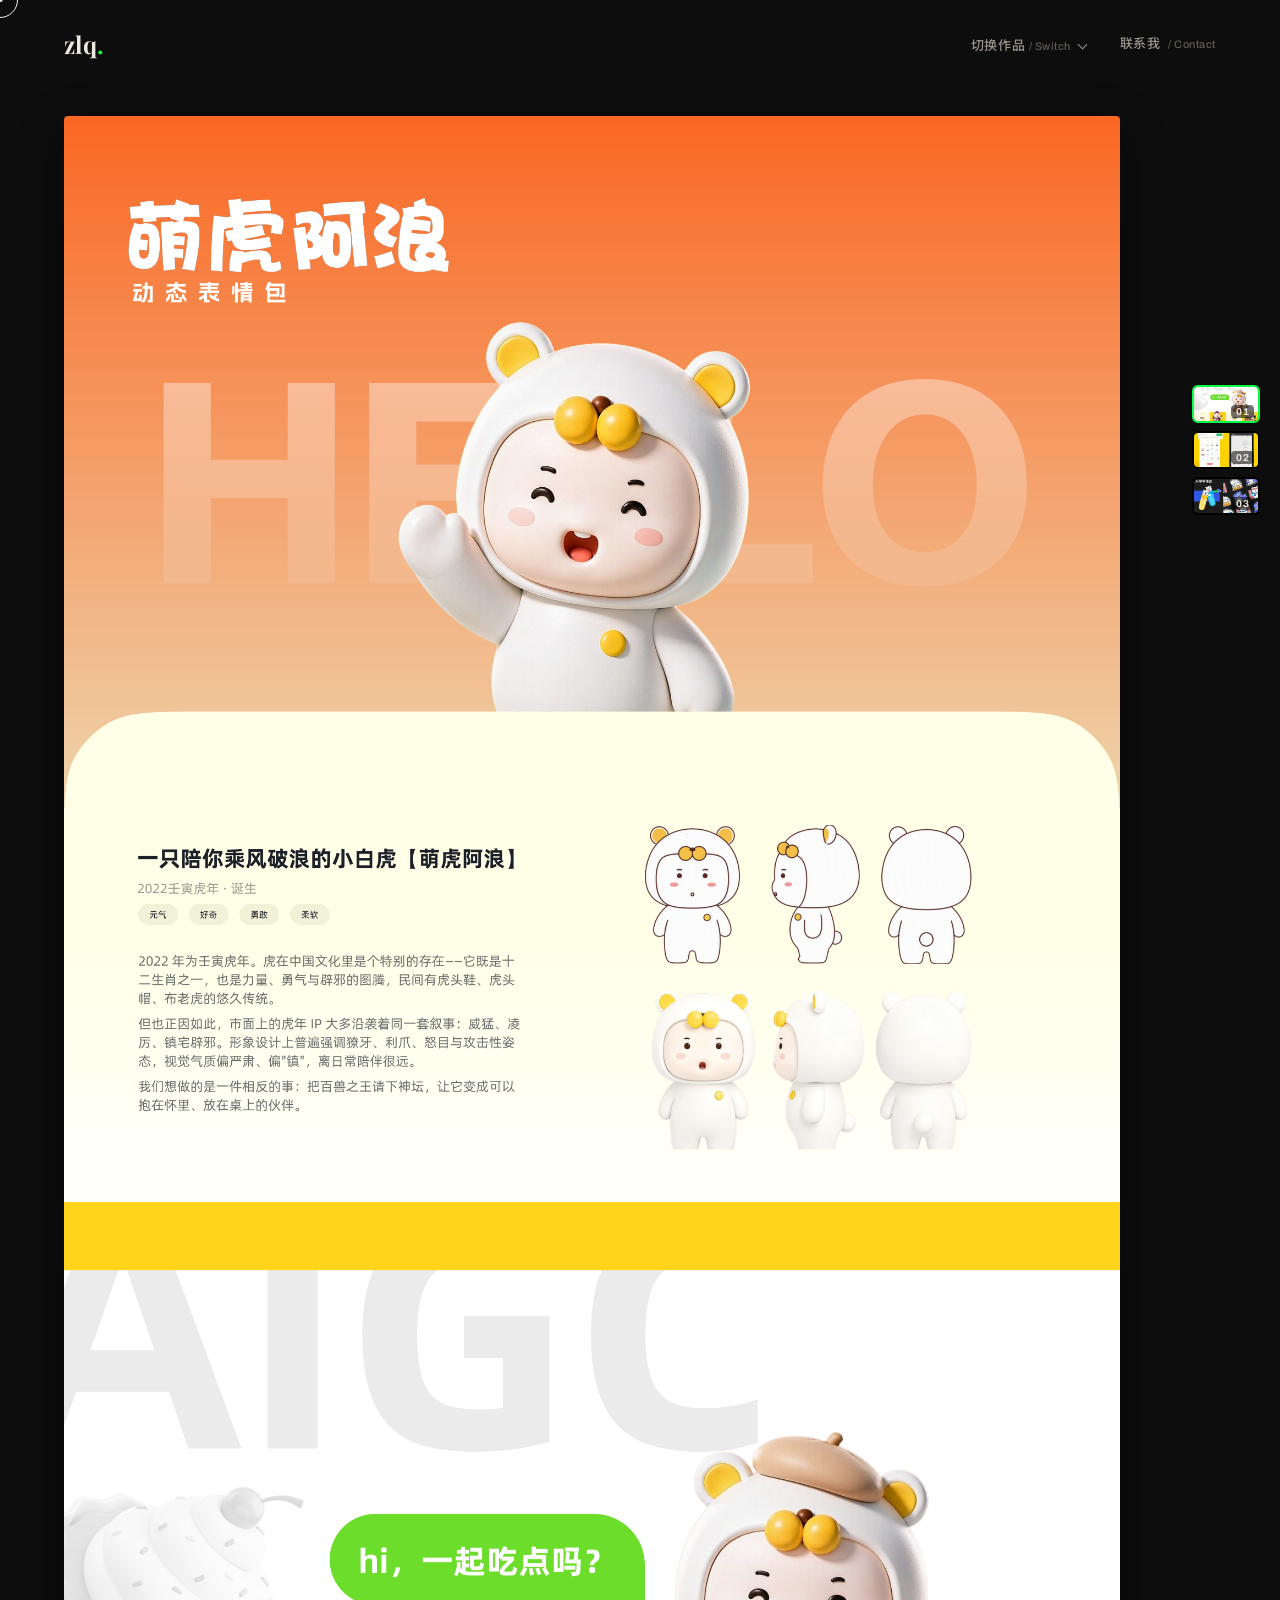
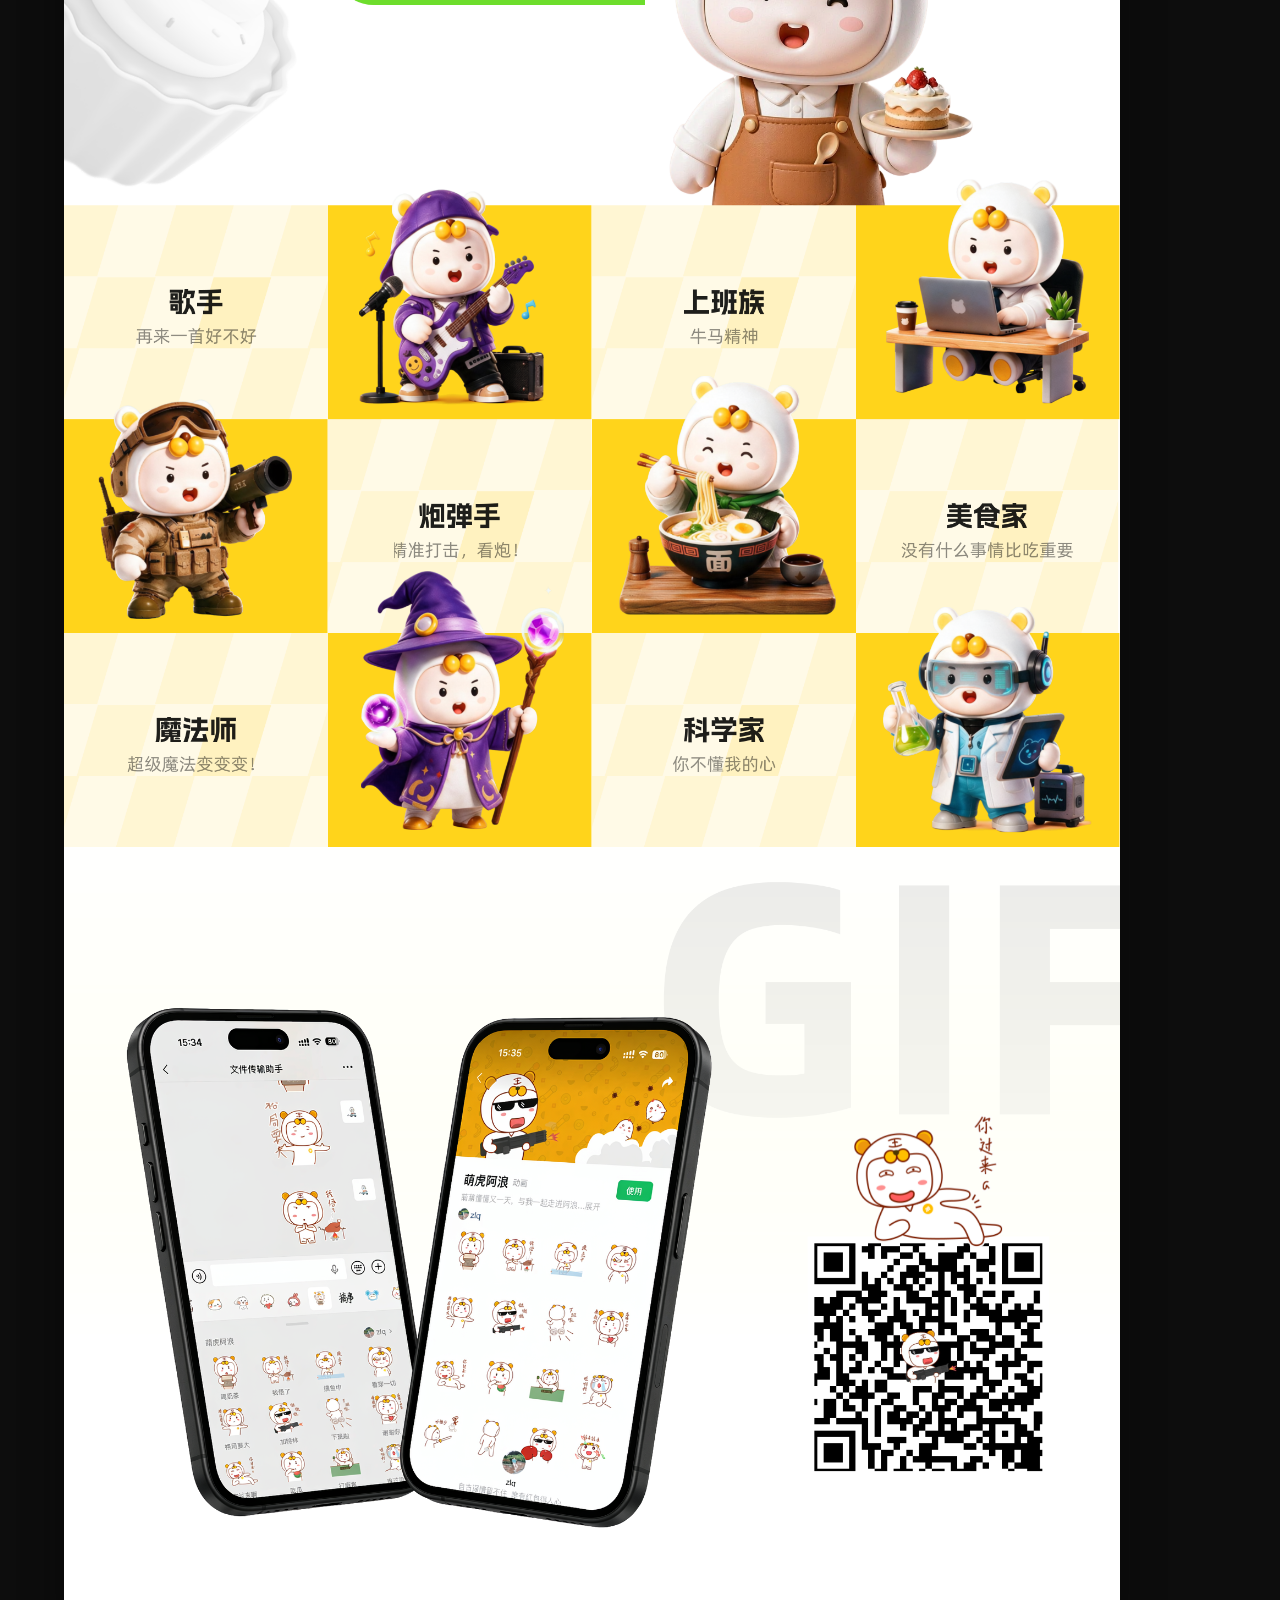
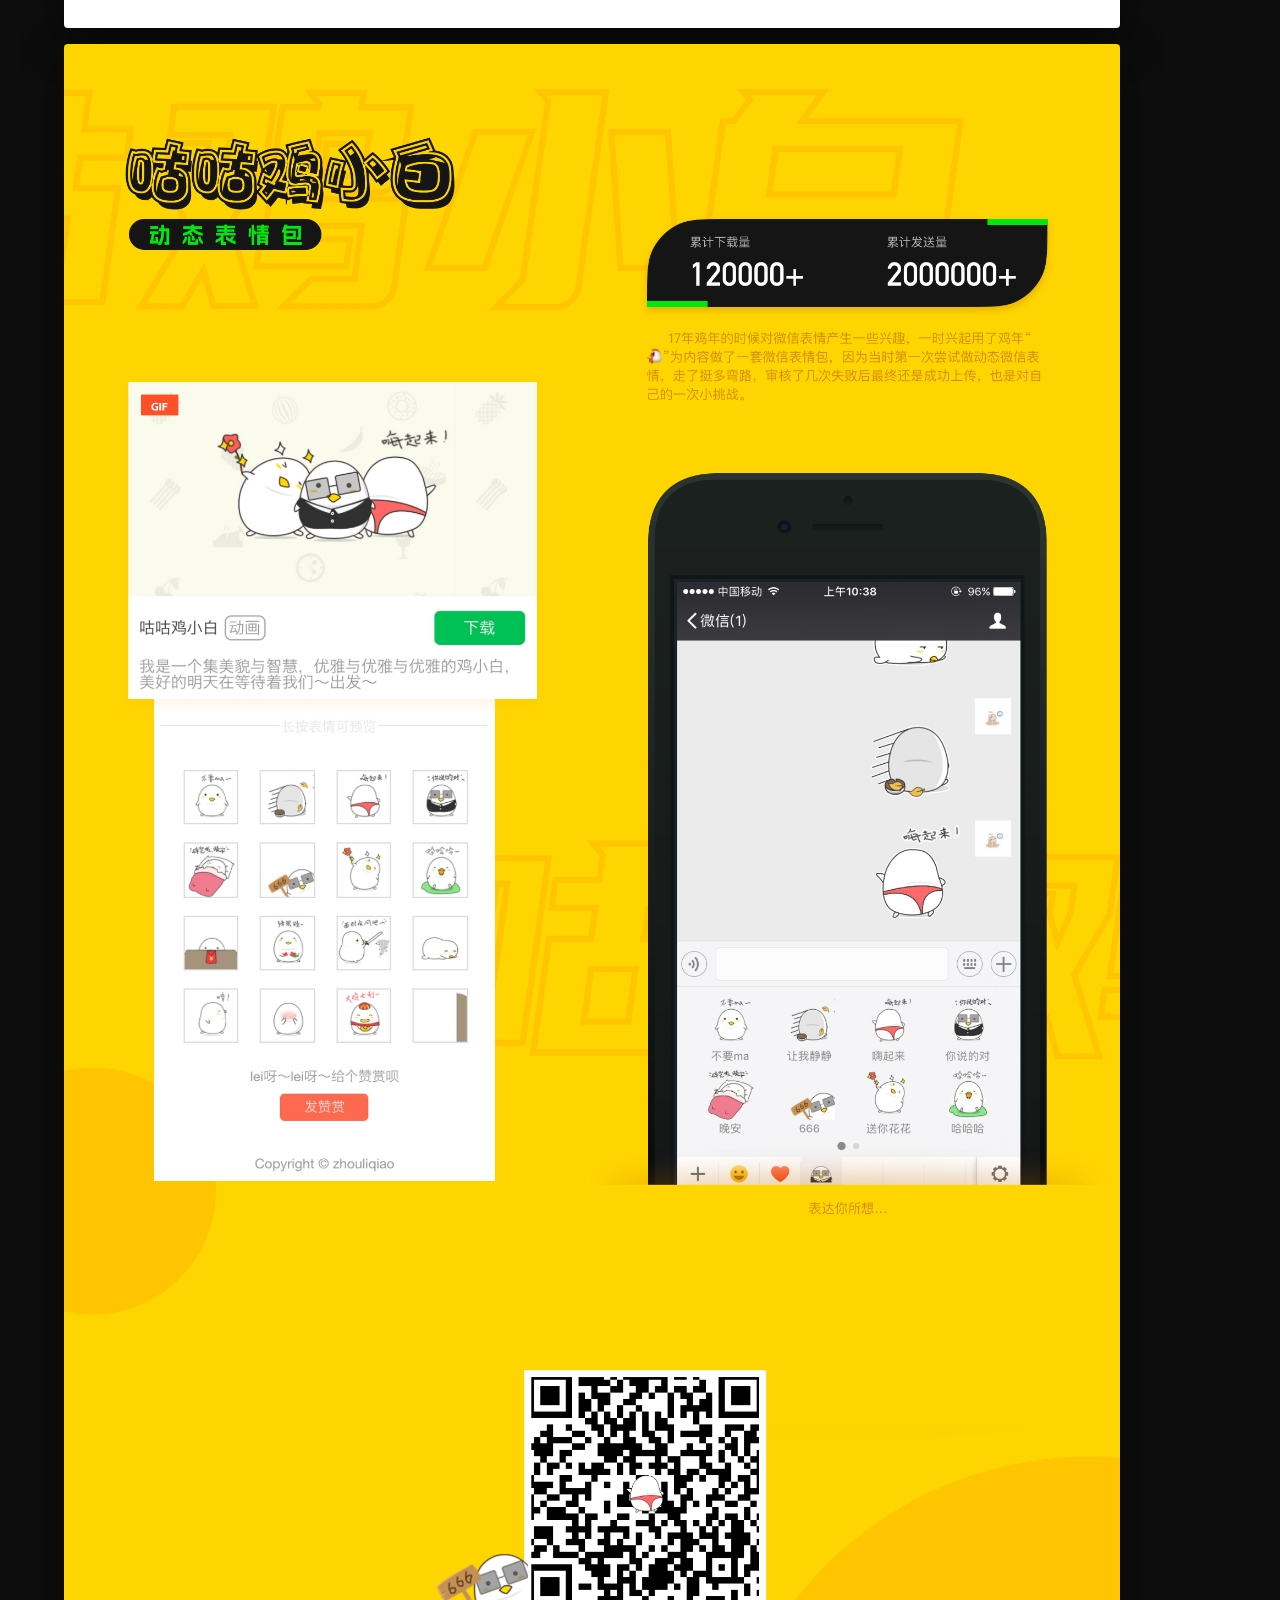
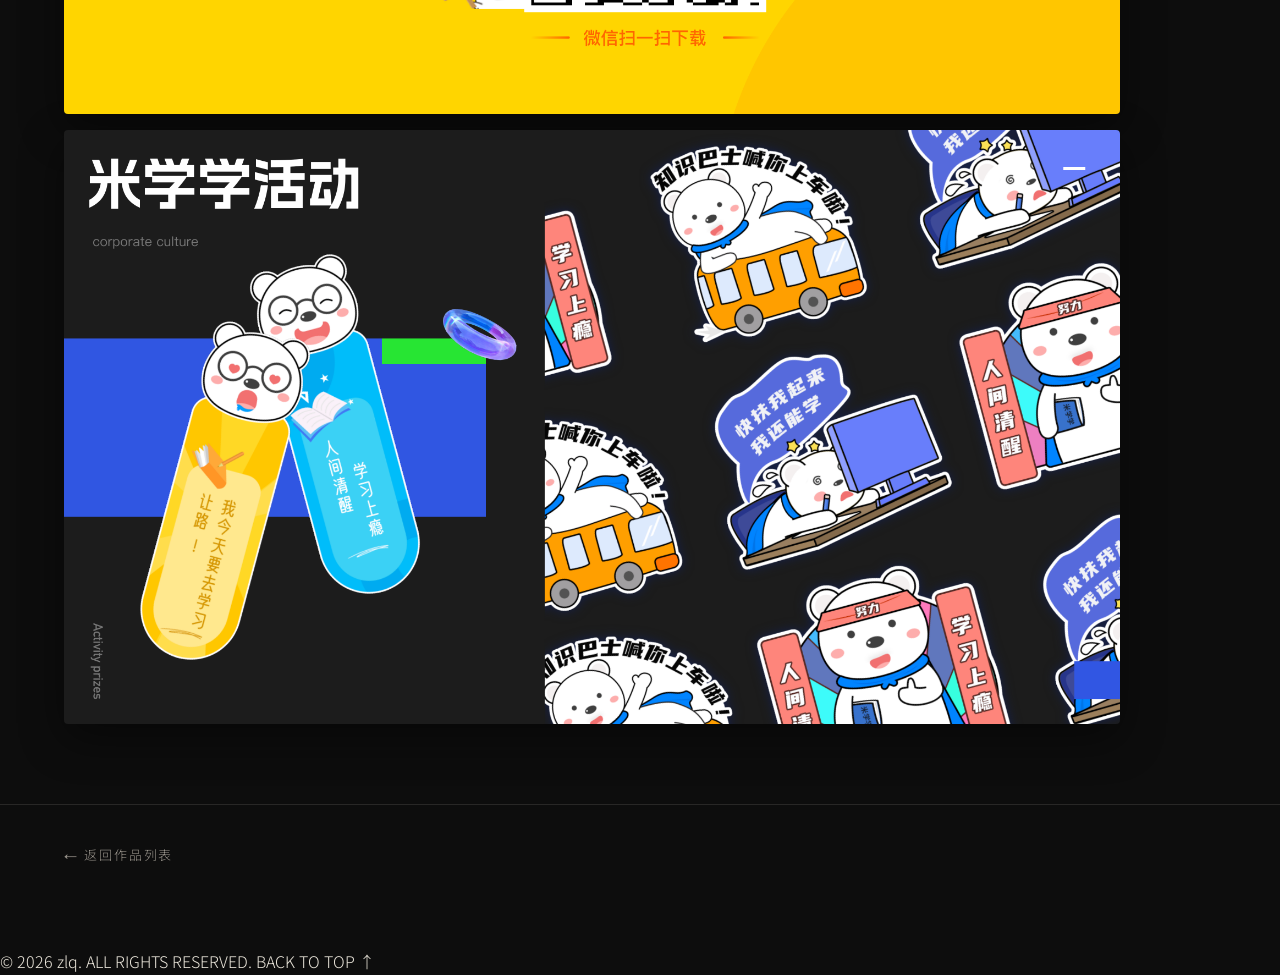
==== portfolio/project-07.html @ 4fa226e4 "个人作品集网站初版" ====
<!DOCTYPE html>
<html lang="zh-CN">
<head>
  <meta charset="UTF-8" />
  <meta name="viewport" content="width=device-width, initial-scale=1.0" />
  <title>动效、AIGC、插画等 — zlq 作品集</title>
  <link rel="preconnect" href="https://fonts.googleapis.com" />
  <link rel="preconnect" href="https://fonts.gstatic.com" crossorigin />
  <link href="https://fonts.googleapis.com/css2?family=Playfair+Display:ital,wght@0,500;0,700;1,500;1,600&family=Archivo:wght@500;600;700;800;900&family=Noto+Serif+SC:wght@600;700;900&family=Noto+Sans+SC:wght@300;400;500&display=swap" rel="stylesheet" />
  <link rel="stylesheet" href="../assets/css/style.css" />
  <style>
    .p-pdf { max-width: 1600px; margin: 0 auto; padding: 116px var(--pad) 40px; }
    .p-pdf__page {
      width: 100%; height: auto; display: block;
      margin: 0 0 16px; background: #fff; border-radius: 4px;
      box-shadow: 0 14px 44px rgba(0,0,0,.45);
    }
    .p-pdf__page:last-child { margin-bottom: 0; }
    .p-back {
      max-width: 1600px; margin: 0 auto; padding: 36px var(--pad) 80px;
      border-top: 1px solid var(--line); margin-top: 40px;
      font-family: var(--sans); letter-spacing: .12em;
    }
    .p-back a { color: var(--muted); font-size: 13px; transition: color .3s; }
    .p-back a:hover { color: var(--ivory); }
        /* ===== 详情页导航：切换作品 + 联系我（文字样式对齐首页 nav__link） ===== */
    .nav__detail { display:flex; align-items:center; gap:34px; }
    .nav__switch { position:relative; }
    .nav__switch-btn, .nav__contact {
      font-family: var(--sans); font-size: 13px; font-weight: 500; color: var(--muted);
      letter-spacing: .04em; position: relative; padding: 4px 0;
      transition: color .3s; background: none; border: 0; cursor: pointer; text-decoration: none;
      display: inline-flex; align-items: center; gap: 8px;
    }
    .nav__switch-btn i, .nav__contact i { font-style: normal; color: var(--muted-2); font-size: 11px; }
    .nav__switch-btn::after, .nav__contact::after {
      content: ""; position: absolute; left: 0; bottom: 0; height: 1px; width: 0;
      background: var(--accent); transition: width .3s var(--ease);
    }
    .nav__switch-btn:hover, .nav__contact:hover,
    .nav__switch.is-open .nav__switch-btn { color: var(--ivory); }
    .nav__switch-btn:hover::after, .nav__contact:hover::after,
    .nav__switch.is-open .nav__switch-btn::after { width: 100%; }
    .nav__caret { width: 7px; height: 7px; border-right: 1.5px solid var(--muted); border-bottom: 1.5px solid var(--muted);
      transform: rotate(45deg); transition: transform .3s var(--ease); }
    .nav__switch.is-open .nav__caret { transform: rotate(-135deg); }
    /* 下拉浮层：复用第三屏作品集卡片视觉 */
    .nav__dropdown { position:absolute; top:calc(100% + 18px); right:0; width:auto; max-width:94vw; max-height:calc(100vh - 150px); overflow-y:auto;
      background:#111; border:1px solid var(--line); border-radius:18px; padding:14px;
      display:grid; grid-template-columns:repeat(4, 200px); gap:12px;
      opacity:0; visibility:hidden; transform:translateY(10px); z-index:60;
      transition:opacity .3s var(--ease), transform .3s var(--ease), visibility .3s;
      box-shadow:0 26px 64px rgba(0,0,0,.6); }
    .nav__switch:hover .nav__dropdown,
    .nav__switch.is-open .nav__dropdown { opacity:1; visibility:visible; transform:translateY(0); }
    .sw-card { display:block; border-radius:16px; overflow:hidden; position:relative;
      background:var(--surface); border:1px solid var(--line);
      box-shadow:0 18px 40px -24px rgba(0,0,0,.9); transition:border-color .3s, transform .3s; }
    .sw-card:hover { border-color:rgba(236,231,220,.4); transform:translateY(-3px); }
    .sw-card.is-current { border-color:var(--accent); box-shadow:0 0 0 1px var(--accent), 0 18px 40px -24px rgba(0,0,0,.9); }
    .sw-card__media { position:relative; width:200px; height:200px; background-size:cover; background-position:center; }
    .sw-card__media::before { content:""; position:absolute; inset:0; z-index:1;
      background:linear-gradient(180deg, transparent 42%, rgba(0,0,0,.74)); }
    .sw-card__media--01 { background-image:url("../assets/img/sw-1.jpg"); }
    .sw-card__media--02 { background-image:url("../assets/img/sw-2.jpg"); }
    .sw-card__media--03 { background-image:url("../assets/img/sw-3.jpg"); }
    .sw-card__media--04 { background-image:url("../assets/img/sw-4.jpg"); }
    .sw-card__media--05 { background-image:url("../assets/img/sw-5.jpg"); }
    .sw-card__media--06 { background-image:url("../assets/img/sw-6.jpg"); }
    .sw-card__media--07 { background-image:url("../assets/img/sw-7.jpg"); }
    .sw-card__tag { position:absolute; z-index:2; top:12px; left:14px;
      font-family:var(--sans); font-weight:800; font-size:13px; color:var(--ivory-2); letter-spacing:.12em; }
    .sw-card__label { position:absolute; z-index:2; left:14px; right:14px; bottom:12px;
      font-family:var(--sans); font-weight:800; font-size:13px; line-height:1.3;
      text-transform:uppercase; letter-spacing:.03em; color:var(--ivory); }
    .sw-card__label i { display:block; font-style:normal; font-weight:400; font-size:10px;
      color:var(--muted); letter-spacing:.06em; margin-top:3px; }
    @media (max-width:640px){
      .nav__detail { gap:20px; }
      .nav__dropdown { width:min(440px,94vw); grid-template-columns:repeat(2, 1fr); }
    .sw-card__media { width:100%; height:auto; aspect-ratio:1/1; }
    }
  
    /* ===== 详情页右侧缩略图导航 ===== */
    .p-rail { position: fixed; top: 50%; right: 16px; transform: translateY(-50%);
      display: flex; flex-direction: column; gap: 8px; z-index: 70;
      max-height: 80vh; overflow-y: auto; padding: 4px;
      scrollbar-width: thin; scrollbar-color: var(--line) transparent; }
    .p-rail::-webkit-scrollbar { width: 5px; }
    .p-rail::-webkit-scrollbar-thumb { background: var(--line); border-radius: 5px; }
    .p-rail__btn { position: relative; width: 68px; height: 38px; padding: 0;
      border: 2px solid transparent; border-radius: 6px; overflow: hidden; background: #000;
      cursor: pointer; opacity: .42; display: block;
      transition: opacity .3s var(--ease), border-color .3s var(--ease), transform .3s var(--ease); }
    .p-rail__btn img { width: 100%; height: 100%; object-fit: cover; display: block; }
    .p-rail__btn span { position: absolute; right: 4px; bottom: 3px;
      font-family: var(--sans); font-size: 10px; font-weight: 700; color: var(--ivory);
      background: rgba(0,0,0,.55); padding: 1px 5px; border-radius: 4px; letter-spacing: .04em; }
    .p-rail__btn:hover { opacity: .92; transform: translateX(-3px); }
    .p-rail__btn.is-active { opacity: 1; border-color: var(--accent); }
    @media (min-width: 1101px){
      .p-pdf, .p-back { padding-right: calc(var(--pad) + 96px); }
    }
    @media (max-width: 1100px){ .p-rail { display: none; } }
  </style>
</head>
<body>
  <!-- 右侧页面缩略图导航 -->
  <nav class="p-rail" id="pRail" aria-label="页面缩略图">
            <button class="p-rail__btn" type="button" data-target="page-01" aria-label="第 1 页"><img src="../assets/pdf/thumbs-07/page-01.jpg" alt="第 1 页缩略图"><span>01</span></button>
            <button class="p-rail__btn" type="button" data-target="page-02" aria-label="第 2 页"><img src="../assets/pdf/thumbs-07/page-02.jpg" alt="第 2 页缩略图"><span>02</span></button>
            <button class="p-rail__btn" type="button" data-target="page-03" aria-label="第 3 页"><img src="../assets/pdf/thumbs-07/page-03.jpg" alt="第 3 页缩略图"><span>03</span></button>
  </nav>

  <div class="cursor" id="cursor"></div>
  <div class="cursor-dot" id="cursorDot"></div>
  <div class="scroll-progress" id="scrollProgress"></div>
      <header class="nav is-scrolled" id="nav">
    <a href="../index.html" class="nav__logo" data-cursor="hover">zlq<span class="dot">.</span></a>
    <nav class="nav__detail">
      <div class="nav__switch" id="navSwitch">
        <button class="nav__switch-btn" type="button" data-cursor="hover" aria-expanded="false" aria-haspopup="true">
          <span>切换作品 <i>/ Switch</i></span>
          <span class="nav__caret" aria-hidden="true"></span>
        </button>
        <div class="nav__dropdown" id="workDropdown">
          <a class="sw-card" href="project-01.html" data-cursor="hover">
            <div class="sw-card__media sw-card__media--01">
              <span class="sw-card__tag">01</span>
              <span class="sw-card__label">ChatBI<i>AI+对话流数据分析</i></span>
            </div>
          </a>
          <a class="sw-card" href="project-02.html" data-cursor="hover">
            <div class="sw-card__media sw-card__media--02">
              <span class="sw-card__tag">02</span>
              <span class="sw-card__label">ChatBI 移动端<i>AI+对话流数据分析简易版</i></span>
            </div>
          </a>
          <a class="sw-card" href="project-03.html" data-cursor="hover">
            <div class="sw-card__media sw-card__media--03">
              <span class="sw-card__tag">03</span>
              <span class="sw-card__label">医疗智能审核系统<i>医疗审核+运营COP</i></span>
            </div>
          </a>
          <a class="sw-card" href="project-04.html" data-cursor="hover">
            <div class="sw-card__media sw-card__media--04">
              <span class="sw-card__tag">04</span>
              <span class="sw-card__label">小额快赔小程序<i>移动端小额快速理赔场景</i></span>
            </div>
          </a>
          <a class="sw-card" href="project-05.html" data-cursor="hover">
            <div class="sw-card__media sw-card__media--05">
              <span class="sw-card__tag">05</span>
              <span class="sw-card__label">海康online小程序<i>技术服务业务线</i></span>
            </div>
          </a>
          <a class="sw-card" href="project-06.html" data-cursor="hover">
            <div class="sw-card__media sw-card__media--06">
              <span class="sw-card__tag">06</span>
              <span class="sw-card__label">智慧水务一体化大屏<i>G端公共事业大屏业务</i></span>
            </div>
          </a>
          <a class="sw-card is-current" href="project-07.html" data-cursor="hover">
            <div class="sw-card__media sw-card__media--07">
              <span class="sw-card__tag">07</span>
              <span class="sw-card__label">动效、AIGC、插画等<i>其他能力</i></span>
            </div>
          </a>
        </div>
      </div>
      <a class="nav__contact" href="../index.html#contact" data-cursor="hover">联系我 <i>/ Contact</i></a>
    </nav>
  </header>
  <main>
    <div class="p-pdf">
      <img class="p-pdf__page" id="page-01" src="../assets/pdf/pages-07/page-01.png?v=273df401" alt="动效、AIGC、插画等 详情 第 1 页" loading="eager" />
      <img class="p-pdf__page" id="page-02" src="../assets/pdf/pages-07/page-02.png?v=273df401" alt="动效、AIGC、插画等 详情 第 2 页" loading="lazy" />
      <img class="p-pdf__page" id="page-03" src="../assets/pdf/pages-07/page-03.png?v=273df401" alt="动效、AIGC、插画等 详情 第 3 页" loading="lazy" />
    </div>
    <nav class="p-back">
      <a href="../index.html#work" data-cursor="hover">← 返回作品列表</a>
    </nav>
    <footer class="footer" style="max-width:1240px;">
      <span>© <span id="year"></span> zlq. ALL RIGHTS RESERVED.</span>
      <a href="../index.html#hero" data-cursor="hover">BACK TO TOP ↑</a>
    </footer>
  </main>
  <script src="../assets/js/main.js"></script>


  <script>
    (function () {
      var sw = document.getElementById('navSwitch');
      if (!sw) return;
      var btn = sw.querySelector('.nav__switch-btn');
      btn.addEventListener('click', function (e) {
        e.stopPropagation();
        var open = sw.classList.toggle('is-open');
        btn.setAttribute('aria-expanded', open ? 'true' : 'false');
      });
      document.addEventListener('click', function (e) {
        if (!sw.contains(e.target)) {
          sw.classList.remove('is-open');
          btn.setAttribute('aria-expanded', 'false');
        }
      });
      sw.addEventListener('mouseleave', function () {
        sw.classList.remove('is-open');
        btn.setAttribute('aria-expanded', 'false');
      });
    })();
  </script>


  <script>
    (function () {
      var pages = Array.prototype.slice.call(document.querySelectorAll('.p-pdf__page'));
      var btns = Array.prototype.slice.call(document.querySelectorAll('.p-rail__btn'));
      if (!pages.length || !btns.length) return;
      function setActive(i) {
        btns.forEach(function (b, idx) { b.classList.toggle('is-active', idx === i); });
        var cur = btns[i];
        if (cur) { cur.scrollIntoView({ block: 'nearest' }); }
      }
      setActive(0);
      var visible = new Set();
      var io = new IntersectionObserver(function (entries) {
        entries.forEach(function (e) {
          if (e.isIntersecting) visible.add(e.target); else visible.delete(e.target);
        });
        if (visible.size) {
          var center = window.innerHeight / 2, best = null, bestDist = Infinity;
          visible.forEach(function (t) {
            var r = t.getBoundingClientRect();
            var d = Math.abs((r.top + r.bottom) / 2 - center);
            if (d < bestDist) { bestDist = d; best = t; }
          });
          var i = pages.indexOf(best);
          if (i >= 0) setActive(i);
        }
      }, { rootMargin: '-20% 0px -20% 0px', threshold: 0 });
      pages.forEach(function (p) { io.observe(p); });
      btns.forEach(function (b) {
        b.addEventListener('click', function () {
          var t = document.getElementById(b.getAttribute('data-target'));
          if (t) t.scrollIntoView({ behavior: 'smooth', block: 'start' });
        });
      });
    })();
  </script>

</body>
</html>
---- assets/css/style.css ----
/* =========================================================
   YOUR NAME — 交互/UI 设计师作品集
   设计语言（参考 yanqi.art）：纯黑底 × 象牙白 × 红色点缀
   衬线大标题 + 紧凑大写英文 + 超大幽灵序号 + 取景框四角
   所有颜色 / 字体可在下方变量区统一调整
   ========================================================= */

:root {
  /* 颜色 */
  --bg:      #0d0d0d;                     /* 纯黑背景 */
  --bg-2:    #121212;
  --surface: #161616;
  --line:    rgba(236, 231, 220, 0.12);   /* 分割线 */
  --ivory:   #ece7dc;                     /* 象牙白（主文字） */
  --ivory-2: #d9d4c7;                     /* 幽灵数字米白 */
  --muted:   #97928a;                     /* 次级文字 */
  --muted-2: #5f5b55;
  --accent:     #0AFE43;                     /* 组件色（强调绿） */

  /* 字体 */
  --serif:  "Playfair Display", "Noto Serif SC", "Songti SC", serif;
  --sans:   "Archivo", "Noto Sans SC", system-ui, sans-serif;
  --cn:     "Noto Sans SC", "PingFang SC", sans-serif;

  /* 尺寸 */
  --maxw: 1240px;
  --pad:  clamp(20px, 5vw, 80px);
  --ease: cubic-bezier(.22, 1, .36, 1);
}

/* ---------- 基础重置 ---------- */
* { margin: 0; padding: 0; box-sizing: border-box; }
html { scroll-behavior: smooth; -webkit-font-smoothing: antialiased; }
body {
  background: var(--bg);
  color: var(--ivory);
  font-family: var(--cn);
  font-weight: 300;
  line-height: 1.7;
  overflow-x: hidden;
}
a { color: inherit; text-decoration: none; }
img { display: block; max-width: 100%; }
::selection { background: var(--accent); color: #fff; }

.serif-i {
  font-family: var(--serif);
  font-style: italic;
  font-weight: 500;
}

/* ---------- 取景框四角装饰 ---------- */
.corner {
  position: absolute; width: 26px; height: 26px; pointer-events: none; z-index: 2;
  border: 0 solid rgba(236, 231, 220, .45);
}
.corner--tl { top: 28px;  left: 28px;  border-top-width: 1px; border-left-width: 1px; }
.corner--tr { top: 28px;  right: 28px; border-top-width: 1px; border-right-width: 1px; }
.corner--bl { bottom: 28px; left: 28px;  border-bottom-width: 1px; border-left-width: 1px; }
.corner--br { bottom: 28px; right: 28px; border-bottom-width: 1px; border-right-width: 1px; }

/* ---------- 加载动画 ---------- */
.loader {
  position: fixed; inset: 0; z-index: 9999;
  background: var(--bg);
  display: flex; align-items: center; justify-content: center;
  transition: opacity .7s var(--ease), visibility .7s;
}
.loader.is-done { opacity: 0; visibility: hidden; }
.loader__inner { text-align: center; }
.loader__word {
  font-family: var(--sans); font-weight: 700; letter-spacing: .5em;
  font-size: 13px; color: var(--ivory-2); display: block; margin-bottom: 18px;
}
.loader__bar { width: 180px; height: 1px; background: var(--line); overflow: hidden; margin: 0 auto; }
.loader__bar i { display: block; height: 100%; width: 0; background: var(--ivory); transition: width .2s linear; }

/* ---------- 自定义光标 ---------- */
.cursor, .cursor-dot {
  position: fixed; top: 0; left: 0; z-index: 9998;
  pointer-events: none; border-radius: 50%;
  transform: translate(-50%, -50%);
  mix-blend-mode: difference;
}
.cursor {
  width: 36px; height: 36px; border: 1px solid #fff;
  transition: width .25s var(--ease), height .25s var(--ease), background .25s, opacity .3s;
}
.cursor-dot { width: 5px; height: 5px; background: #fff; }
.cursor.is-hover { width: 60px; height: 60px; background: rgba(255,255,255,.14); }
@media (hover: none) { .cursor, .cursor-dot { display: none; } }

/* ---------- 滚动进度条 ---------- */
.scroll-progress {
  position: fixed; top: 0; left: 0; height: 2px; width: 0;
  background: var(--accent); z-index: 9997; transition: width .1s linear;
}

/* ---------- 导航 ---------- */
.nav {
  position: fixed; top: 0; left: 0; right: 0; z-index: 900;
  display: flex; align-items: center; justify-content: space-between;
  padding: 24px var(--pad);
  transition: padding .4s var(--ease), background .4s, backdrop-filter .4s, border-color .4s;
  border-bottom: 1px solid transparent;
}
.nav.is-scrolled {
  padding: 15px var(--pad);
  background: rgba(13, 13, 13, .72);
  backdrop-filter: blur(14px);
  border-bottom: 1px solid var(--line);
}
.nav__logo { font-family: var(--serif); font-weight: 700; font-size: 24px; letter-spacing: .02em; }
.nav__logo .dot { color: var(--accent); }
.nav__links { display: flex; gap: 38px; }
.nav__link {
  font-family: var(--sans); font-size: 13px; font-weight: 500; color: var(--muted);
  position: relative; padding: 4px 0; letter-spacing: .04em;
  transition: color .3s;
}
.nav__link i { font-style: normal; color: var(--muted-2); font-size: 11px; }
.nav__link::after {
  content: ""; position: absolute; left: 0; bottom: 0; height: 1px; width: 0;
  background: var(--accent); transition: width .3s var(--ease);
}
.nav__link:hover, .nav__link.is-active { color: var(--ivory); }
.nav__link.is-active::after, .nav__link:hover::after { width: 100%; }
.nav__toggle { display: none; flex-direction: column; gap: 6px; background: none; border: 0; cursor: pointer; }
.nav__toggle span { width: 26px; height: 1px; background: var(--ivory); transition: .3s; }

/* ============ 红色小标签 ============ */
.eyebrow {
  font-family: var(--sans); font-size: 12px; font-weight: 600;
  letter-spacing: .28em; text-transform: uppercase;
  color: var(--accent); margin-bottom: 18px;
}

/* ============ 通用区块标题 ============ */
.section-head { max-width: var(--maxw); margin: 0 auto; padding: 0 var(--pad); }
.section-head__title {
  font-family: var(--serif); font-weight: 900;
  font-size: clamp(44px, 7vw, 92px); line-height: 1.04; letter-spacing: .01em;
}
.section-head__title em {
  display: inline-block; margin-left: 26px;
  font-family: var(--serif); font-style: italic; font-weight: 500;
  font-size: .52em; color: var(--ivory-2); letter-spacing: 0;
  vertical-align: baseline;
}
.section-head__sub { color: var(--muted); margin-top: 16px; font-size: 14px; }

/* ============ 第一屏 HERO —— 全屏背景 + 多图漂浮 + 巨型标题 ============ */
.hero { position: relative; min-height: 100vh; overflow: hidden; }

/* 全屏背景图（灰调压暗） */
.hero__bg { position: absolute; inset: 0; z-index: 0; pointer-events: none; }
.hero__bg-media {
  position: absolute; inset: 0; width: 100%; height: 100%;
  object-fit: cover; object-position: center;
  opacity: .64; filter: grayscale(38%) contrast(1.05) brightness(.82);
}
.hero__bg-ph {
  display: none; background: linear-gradient(120deg, #1a1814, #121212 72%);
}
.hero__bg.is-empty .hero__bg-ph { display: block; }
.hero__shade {
  position: absolute; inset: 0;
  background:
    linear-gradient(180deg, rgba(13,13,13,.58), rgba(13,13,13,.22) 40%, rgba(13,13,13,.88) 96%),
    linear-gradient(90deg, rgba(13,13,13,.45), transparent 45%);
}

.hero__stage {
  position: relative; z-index: 2; min-height: 100vh;
  padding: 100px var(--pad) 76px;
  display: flex; flex-direction: column;
}

/* 顶部行 */
.hero__top { display: flex; align-items: baseline; gap: clamp(24px, 8vw, 130px); }
.hero__brand { font-family: var(--sans); font-weight: 800; font-size: 15px; letter-spacing: .3em; }
.hero__tagline { font-family: var(--sans); font-size: 14px; color: var(--ivory-2); letter-spacing: .08em; }

/* 巨型标题（z 层在侧图之上、中间大图之下） */
.hero__title {
  position: relative; z-index: 3; pointer-events: none;
  margin-top: clamp(18px, 4.5vh, 52px);
  font-family: var(--sans); font-weight: 800; text-transform: uppercase;
  font-size: clamp(50px, 8.6vw, 130px);
  line-height: .96; letter-spacing: -.01em;
}
.hero__title sup { font-size: .2em; vertical-align: 1.1em; letter-spacing: 0; }
.hero__title-indent { margin-left: clamp(40px, 8vw, 150px); }
/* 大标题绿色点缀字母（不进入 scramble 动画，保持常亮绿） */
.t-accent { color: var(--accent); }

/* 漂浮图片组：transform 由视差变量驱动 */
.hero-shot {
  position: absolute; margin: 0;
  transform: translate3d(
    calc(var(--mx, 0) * var(--d, 14) * 1px),
    calc(var(--my, 0) * var(--d, 14) * .7px), 0);
  will-change: transform;
}
.hero-shot__frame {
  position: relative; overflow: hidden;
  background: linear-gradient(150deg, #1d1d1d, #121212);
  border: 1px solid rgba(236,231,220,.14);
}
.hero-shot__frame img {
  width: 100%; height: 100%; object-fit: cover; display: block;
  filter: grayscale(30%) contrast(1.05) brightness(.94);
  transition: filter .6s var(--ease), transform .9s var(--ease);
}
.hero-shot:hover .hero-shot__frame img { filter: grayscale(0%) brightness(1); transform: scale(1.045); }
.hero-shot__frame.is-empty .hero-shot__ph { display: flex; }
.hero-shot__ph {
  position: absolute; inset: 0; display: none;
  align-items: center; justify-content: center; text-align: center; line-height: 1.8;
  color: var(--muted-2); font-family: var(--sans);
  font-weight: 700; letter-spacing: .2em; font-size: 10px;
}
/* 入场节奏（配合 data-reveal） */
.hero-shot [data-reveal] { transition-delay: calc(.15s + var(--i, 0) * 140ms); }

/* 左横图（收拢到右侧，与竖图顶部错落） */
.hero-shot--a { left: 54%; top: 34%; width: clamp(160px, min(21vw, 42vh), 320px); --d: 20; z-index: 2; }
.hero-shot--a .hero-shot__frame { aspect-ratio: 1 / 1.05; }
.hero-shot__cap {
  position: absolute; left: 2px; bottom: -26px;
  font-family: var(--sans); font-size: 10px; letter-spacing: .3em;
  color: var(--muted); text-transform: uppercase;
}
/* 中间竖图（主体，锚定右半屏，压在标题之上） */
.hero-shot--b { left: 75%; top: 34%; width: clamp(160px, min(21vw, 42vh), 320px); --d: 34; z-index: 4; }
.hero-shot--b .hero-shot__frame { aspect-ratio: 1 / 1.05; }
.hero-shot--b .hero-shot__cap { left: auto; right: 0; text-align: right; text-transform: none; letter-spacing: .12em; white-space: nowrap; }
.hero-stamp {
  position: absolute; right: 7%; bottom: 9%; z-index: 2;
  font-family: var(--serif); font-style: italic; font-weight: 500;
  font-size: clamp(26px, 3.4vw, 52px); color: var(--accent);
  text-shadow: 0 2px 18px rgba(0,0,0,.5);
  animation: stampFloat 4s ease-in-out infinite;
}
@keyframes stampFloat { 0%, 100% { transform: translateY(0) rotate(-4deg); } 50% { transform: translateY(-10px) rotate(2deg); } }
/* 右横图（收拢到右侧，落在竖图下方偏右） */
/* 图片 hover 蒙版：黑色半透明层 + 介绍文案（默认隐藏，悬停图片时浮现） */
.hero-shot__overlay {
  position: absolute; inset: 0; z-index: 3;
  display: flex; align-items: flex-end; justify-content: center;
  padding: 0 18px 22px;
  background: linear-gradient(to bottom, rgba(8, 8, 8, .3) 0%, rgba(8, 8, 8, .62) 45%, rgba(8, 8, 8, 1) 100%);
  opacity: 0; visibility: hidden;
  transition: opacity .35s var(--ease), visibility .35s var(--ease);
  cursor: default;
}
.hero-shot:hover .hero-shot__overlay { opacity: 1; visibility: visible; }

/* 蒙版内文案：无符号列表 */
.hero-shot__bio {
  margin: 0; padding-left: 0;
  list-style: none; color: #fff;
  font-size: 12px; line-height: 1.45;
  text-shadow: 0 1px 10px rgba(0, 0, 0, .6);
}
.hero-shot__bio li + li { margin-top: 5px; }
.hero__note {
  font-family: var(--sans); font-size: 11px; letter-spacing: .18em;
  text-transform: uppercase; color: var(--muted); line-height: 2; text-align: left;
  white-space: nowrap;
}
.hero__note b { color: var(--ivory); font-weight: 600; }

/* 引导向下滚动的动效组件（无文字 · 弹跳箭头 + 扩散脉冲） */
.hero__scroll {
  position: absolute; left: 50%; bottom: 28px; transform: translateX(-50%);
  z-index: 3; width: 52px; height: 52px; padding: 0;
  display: grid; place-items: center;
  background: none; border: 0; cursor: pointer;
  animation: heroScrollIn .8s var(--ease) 1.1s both;
}
/* 扩散脉冲：淡环向外放大并淡出 */
.hero__scroll::before {
  content: ""; position: absolute; inset: 0; border-radius: 50%;
  border: 1px solid var(--ivory-2); opacity: 0;
  animation: heroPulse 2.6s var(--ease) infinite;
}
/* 中心向下弹跳的箭头（∨） */
.hero__scroll-chev {
  position: relative; width: 13px; height: 13px;
  border-right: 1.5px solid var(--ivory); border-bottom: 1.5px solid var(--ivory);
  transform: rotate(45deg);
  animation: heroBounce 1.7s var(--ease) infinite;
}
.hero__scroll:hover .hero__scroll-chev { border-color: var(--accent); }

 }
@keyframes heroPulse {
  0% { transform: scale(.78); opacity: .55; }
  70% { opacity: 0; }
  100% { transform: scale(1.5); opacity: 0; }
}
@keyframes heroBounce {
  0% { transform: rotate(45deg) translate(-2px,-2px); opacity: 0; }
  30% { opacity: 1; }
  60% { transform: rotate(45deg) translate(3px,3px); opacity: 1; }
  100% { transform: rotate(45deg) translate(6px,6px); opacity: 0; }
}
@keyframes heroScrollIn { from { opacity: 0; transform: translateX(-50%) translateY(12px); } to { opacity: 1; transform: translateX(-50%) translateY(0); } }

/* ============ 第二屏 EXPERIENCE —— 全屏背景图 + 左上大标题 + 右下手风琴 ============ */
.experience {
  position: relative; min-height: 100vh;
  display: flex; flex-direction: column;
  padding: clamp(120px, 15vh, 170px) var(--pad) 60px;
  overflow: hidden;
}

/* 全屏背景图（暗化 + 渐变遮罩，保证文字可读） */
.experience__bg { position: absolute; inset: 0; z-index: 0; pointer-events: none; }
.experience__bg img,
.experience__bg-ph {
  position: absolute; inset: 0; width: 100%; height: 100%;
  object-fit: cover; object-position: left center;
  opacity: .5; filter: grayscale(55%) contrast(1.06) brightness(.72);
}
.experience__bg-ph {
  display: none; align-items: center; justify-content: center; text-align: center;
  color: var(--muted-2); font-family: var(--sans); font-weight: 700;
  letter-spacing: .22em; font-size: 13px; line-height: 1.8;
  background: linear-gradient(120deg, #1a1814, #121212 72%);
}
.experience__bg.is-empty .experience__bg-ph { display: flex; }
.experience__shade {
  position: absolute; inset: 0;
  background:
    linear-gradient(180deg, rgba(13,13,13,.62), rgba(13,13,13,.18) 38%, rgba(13,13,13,.85) 92%),
    linear-gradient(90deg, rgba(13,13,13,.55), transparent 60%);
}

/* 左侧中部：动态视频（循环自动播放，装饰）——左缘与内容列对齐，保证左右间距一致 */
.experience__media {
  position: absolute;
  left: max(var(--pad), calc(50% - var(--maxw) / 2));
  top: 50%;
  transform: translateY(-50%);
  height: clamp(300px, 54vh, 500px);
  aspect-ratio: 4 / 5;
  z-index: 1; pointer-events: none;
  border-radius: 18px; overflow: hidden;
  border: 1px solid var(--line);
  box-shadow: 0 30px 60px -30px rgba(0,0,0,.8);
}
.experience__video {
  width: 100%; height: 100%; object-fit: cover; display: block;
  opacity: .92;
}
.experience__media.is-empty { display: none; }

.experience__inner {
  position: relative; z-index: 2;
  width: 100%; max-width: var(--maxw); margin: 0 auto;
  display: flex; flex-direction: column; flex: 1;
}

/* 左上大标题（参考版式的无衬线巨型标题） */
.experience__title {
  font-family: var(--sans); font-weight: 800;
  font-size: clamp(44px, 6.4vw, 92px);
  line-height: 1.02; letter-spacing: -.015em;
  margin-bottom: 48px;
}
.experience__title .reveal-line:nth-child(2) > span { transition-delay: .12s; }

/* 右侧：紧凑手风琴经历（顶部锚定，展开时向下推开，不挤压上方） */
.timeline {
  list-style: none;
  margin-top: clamp(8px, 2vh, 28px);
  align-self: flex-end;
  width: min(740px, 100%);
  padding-top: 0;
}
.timeline__item { border-top: 1px solid var(--line); }
.timeline__item:last-child { border-bottom: 1px solid var(--line); }
.timeline__head {
  width: 100%; display: grid; grid-template-columns: 36px 1fr 22px;
  align-items: center; gap: 16px;
  padding: 17px 0; background: none; border: 0;
  color: var(--ivory); cursor: pointer; text-align: left;
  font-family: var(--cn);
}
.timeline__no {
  font-family: var(--sans); font-size: 12px; font-weight: 600;
  color: var(--muted); letter-spacing: .12em;
  transition: color .3s;
}
.timeline__head:hover .timeline__no { color: var(--accent); }
.timeline__company {
  font-size: 16px; font-weight: 500; letter-spacing: .02em;
  color: var(--ivory); transition: transform .35s var(--ease), color .3s;
}
.timeline__head:hover .timeline__company { transform: translateX(6px); }
.timeline__toggle { position: relative; width: 14px; height: 14px; justify-self: end; transition: transform .45s var(--ease); }
.timeline__toggle::before, .timeline__toggle::after {
  content: ""; position: absolute; background: var(--ivory-2);
  transition: transform .45s var(--ease), background .3s;
}
.timeline__toggle::before { left: 0; top: 6.5px; width: 14px; height: 1px; }
.timeline__toggle::after  { left: 6.5px; top: 0; width: 1px; height: 14px; }
.timeline__item.is-open .timeline__toggle { transform: rotate(180deg); }
.timeline__item.is-open .timeline__toggle::before,
.timeline__item.is-open .timeline__toggle::after { background: var(--accent); }
.timeline__item.is-open .timeline__toggle::after { transform: scaleY(0); }

/* 展开面板（grid-rows 过渡） */
.timeline__panel { display: grid; grid-template-rows: 0fr; transition: grid-template-rows .55s var(--ease); }
.timeline__item.is-open .timeline__panel { grid-template-rows: 1fr; }
.timeline__panel-in { overflow: hidden; min-height: 0; }
.timeline__meta { display: flex; justify-content: space-between; align-items: baseline; gap: 14px; }
.timeline__role { color: var(--muted); font-size: 12px; letter-spacing: .06em; font-weight: 600; }
.timeline__period {
  color: var(--muted); font-family: var(--sans);
  font-size: 12px; letter-spacing: .06em; white-space: nowrap;
}
.timeline__desc { color: var(--muted); font-size: 13px; line-height: 1.85; padding: 10px 0 22px; }
.timeline__list {
  margin: 4px 0 22px; padding: 0; list-style: none;
}
.timeline__list li {
  position: relative; padding: 5px 0 5px 20px;
  color: var(--muted); font-size: 13px; line-height: 1.75;
}
.timeline__list li::before {
  content: ""; position: absolute; left: 2px; top: .74em;
  width: 4px; height: 4px; border-radius: 50%;
  background: var(--muted);
}

/* ============ 第三屏 WORK —— 扇形展开卡片 ============ */
.work { padding: 150px 0 130px; overflow: hidden; }
.fan {
  --fan-unit: clamp(48px, 11vw, 140px);
  position: relative; height: clamp(360px, 44vw, 560px);
  max-width: 1320px; margin: 0 auto;
}
.fan__slot {
  position: absolute; left: 50%; top: 50%;
  width: clamp(104px, 14.5vw, 184px); aspect-ratio: .96;
  --fx: calc(var(--fxb) * var(--fan-unit));
  --fy: calc(var(--fyb) * var(--fan-unit) - var(--lift, 0px));
  --fr: calc(var(--frb) * var(--str, 1));
  --fs: calc(1 + var(--grow, 0));
  transform:
    translate(-50%, -50%)
    translate(calc(var(--px, 0) * var(--par, 0) * 1px), calc(var(--py, 0) * var(--par, 0) * .6px))
    translate(var(--fx), var(--fy))
    rotate(var(--fr))
    scale(var(--fs));
  transition: transform 1.05s var(--ease), opacity .8s var(--ease);
  transition-delay: calc(var(--i) * 110ms);
  z-index: 5;
}
/* 扇形坐标：中间高、两侧低（弧形）；Z 轴层级从左往右逐级降低（左前右后），七张卡 */
.fan__slot[data-i="0"] { --fxb: -3.0;  --fyb: .9;  --frb: -30deg; --par: 10; z-index: 13; }
.fan__slot[data-i="1"] { --fxb: -2.0;  --fyb: .42; --frb: -20deg; --par: 18; z-index: 12; }
.fan__slot[data-i="2"] { --fxb: -1.0;  --fyb: .12; --frb: -10deg; --par: 26; z-index: 11; }
.fan__slot[data-i="3"] { --fxb: 0;     --fyb: .03; --frb: 0deg;   --par: 30; z-index: 10; }
.fan__slot[data-i="4"] { --fxb: 1.0;   --fyb: .12; --frb: 10deg;  --par: 26; z-index: 9; }
.fan__slot[data-i="5"] { --fxb: 2.0;   --fyb: .42; --frb: 20deg;  --par: 18; z-index: 8; }
.fan__slot[data-i="6"] { --fxb: 3.0;   --fyb: .9;  --frb: 30deg;  --par: 10; z-index: 7; }

/* 入场前：四张卡叠在中心 → 滚动进入时呈扇形散开 */
.fan:not(.is-fanned) .fan__slot {
  --fx: 0px; --fy: 0px; --fr: 0deg; --fs: .5;
  opacity: 0; transition-delay: 0s;
}
/* 入场完成后：视差/悬停改用更灵敏的过渡 */
.fan.is-settled .fan__slot { transition: transform .5s var(--ease); transition-delay: 0s; }
/* 悬停：卡片上浮、转正、放大 */
.fan.is-fanned .fan__slot:hover { --lift: 48px; --str: 0; --grow: .09; z-index: 20; }

.fan__card {
  display: block; width: 100%; height: 100%;
  border-radius: 22px; overflow: hidden; position: relative;
  background: var(--surface); border: 1px solid var(--line);
  box-shadow: 0 34px 64px -30px rgba(0,0,0,.92);
  transition: box-shadow .45s var(--ease), border-color .45s;
}
.fan__slot:hover .fan__card {
  border-color: rgba(236,231,220,.4);
  box-shadow: 0 60px 110px -30px rgba(0,0,0,1);
}
.fan__img { position: absolute; inset: -16px 0; animation: fanFloat 5.2s ease-in-out infinite; animation-delay: calc(var(--i) * -1.3s); }
@keyframes fanFloat { 0%, 100% { transform: translateY(0); } 50% { transform: translateY(-9px); } }
.fan__img::after {
  content: ""; position: absolute; inset: 0; z-index: 1;
  background-image: url("data:image/svg+xml,%3Csvg xmlns='http://www.w3.org/2000/svg' width='120' height='120'%3E%3Cfilter id='n'%3E%3CfeTurbulence type='fractalNoise' baseFrequency='.85' numOctaves='2'/%3E%3C/filter%3E%3Crect width='100%25' height='100%25' filter='url(%23n)' opacity='.5'/%3E%3C/svg%3E");
  opacity: .06;
}
/* 封面图：work-1~7 均为真实作品图 */
.fan__img--1 { background: url("../img/work-1.png") center / cover no-repeat; }
.fan__img--2 { background: url("../img/work-2.png") center / cover no-repeat; }
.fan__img--3 { background: url("../img/work-3.jpg") center / cover no-repeat; }
.fan__img--4 { background: url("../img/work-4.jpg") center / cover no-repeat; }
.fan__img--5 { background: url("../img/work-5.jpg") center / cover no-repeat; }
.fan__img--6 { background: url("../img/work-6.jpg") center / cover no-repeat; }
.fan__img--7 { background: url("../img/work-7.jpg") center / cover no-repeat; }
.fan__img::before {  /* 底部渐暗，衬托标签 */
  content: ""; position: absolute; inset: 0; z-index: 1;
  background: linear-gradient(180deg, transparent 46%, rgba(0,0,0,.72));
  opacity: 0; transition: opacity .45s var(--ease);
}
.fan__slot:hover .fan__img::before { opacity: 1; }
.fan__tag {
  position: absolute; z-index: 2; top: 14px; left: 17px;
  font-family: var(--sans); font-weight: 800; font-size: 14px;
  color: var(--ivory-2); letter-spacing: .12em; opacity: .8;
}
.fan__label {
  position: absolute; z-index: 2; left: 17px; right: 17px; bottom: 16px;
  font-family: var(--sans); font-weight: 800; font-size: 15px; line-height: 1.3;
  text-transform: uppercase; letter-spacing: .03em; color: var(--ivory);
  opacity: 0; transform: translateY(14px);
  transition: opacity .45s var(--ease), transform .45s var(--ease);
}
.fan__label i {
  display: block; font-style: normal; font-weight: 400;
  font-size: 11px; color: var(--muted); letter-spacing: .08em; margin-top: 4px;
}
.fan__slot:hover .fan__label { opacity: 1; transform: translateY(0); }

/* 扇形下方标题区 */
.work__below { text-align: center; margin-top: 26px; }
.work__title {
  font-family: var(--serif); font-weight: 900;
  font-size: clamp(40px, 6vw, 84px); line-height: 1.05; letter-spacing: .01em;
}
.work__title em { font-size: .58em; color: var(--ivory-2); margin-left: 18px; }
.work__sub { color: var(--muted); margin-top: 16px; font-size: 14px; }

/* ============ 第四屏 CONTACT（参考页脚式版式） ============ */
.contact { padding: 0; position: relative; overflow: hidden; }

/* 顶部：大名字 + 标语 / 右侧下划线导航 */
.contact__top {
  max-width: var(--maxw); margin: 0 auto; padding: 96px var(--pad) 72px;
  display: flex; justify-content: space-between; align-items: flex-start; gap: 60px;
}
.contact__name {
  font-family: var(--serif); font-weight: 900;
  font-size: clamp(44px, 6.4vw, 92px); line-height: 1; letter-spacing: .01em;
}
.contact__tagline {
  margin-top: 26px; color: var(--ivory-2);
  font-size: 14.5px; line-height: 1.95; max-width: 560px;
}
.contact__nav { width: min(420px, 40%); flex-shrink: 0; display: flex; flex-direction: column; }
.contact__nav a {
  display: flex; justify-content: space-between; align-items: center;
  padding: 18px 2px; border-bottom: 1px solid var(--line);
  font-family: var(--sans); font-size: 16px; letter-spacing: .02em; color: var(--ivory);
  transition: padding-left .35s var(--ease), color .3s;
}
.contact__nav a i { font-style: normal; color: var(--accent); opacity: 0; transform: translate(-6px, 4px); transition: opacity .3s, transform .35s var(--ease); }
.contact__nav a:hover { padding-left: 14px; color: var(--ivory-2); }
.contact__nav a:hover i { opacity: 1; transform: translate(0, 0); }

/* 关键词跑马灯横幅 */
.contact__marquee {
  border-top: 1px solid var(--line); border-bottom: 1px solid var(--line);
  background: var(--bg-2); overflow: hidden; padding: 17px 0; position: relative; z-index: 1;
}
.contact__marquee-track {
  display: flex; align-items: center; gap: 40px; width: max-content;
  animation: marquee 28s linear infinite;
}
.contact__marquee:hover .contact__marquee-track { animation-play-state: paused; }
.contact__mi {
  font-family: var(--sans); font-size: 13px; font-weight: 500;
  color: var(--ivory-2); letter-spacing: .06em; white-space: nowrap;
}
.contact__marquee-track b { color: var(--accent); font-size: 12px; }
@keyframes marquee { from { transform: translateX(0); } to { transform: translateX(-50%); } }

/* 主体：左侧两列信息 + 右侧微信二维码 */
.contact__foot {
  max-width: var(--maxw); margin: 0 auto; padding: 0 var(--pad);
  display: grid; grid-template-columns: 1fr minmax(220px, 300px);
  gap: clamp(40px, 6vw, 110px); align-items: end;
}
.contact__figure {
  position: relative; overflow: hidden; background: linear-gradient(160deg, #1c1c1c, #121212);
  aspect-ratio: 4 / 5; align-self: end;
}
.contact__figure img {
  width: 100%; height: 100%; object-fit: cover; object-position: center;
  filter: grayscale(60%) contrast(1.06) brightness(.86);
  transition: filter .6s var(--ease), transform .8s var(--ease);
}
.contact__figure:hover img { filter: grayscale(12%) contrast(1.04) brightness(.95); transform: scale(1.04); }
/* 微信二维码：无背景容器，原图直接展示，保证可扫 */
.contact__figure--qr { background: none; aspect-ratio: auto; overflow: visible; justify-self: end; align-self: start; margin-top: 64px; } /* 上移并与左侧模块顶部对齐（64px 对应 .contact__cols 的 padding-top） */
.contact__figure--qr img { width: 128px; height: 128px; object-fit: contain; padding: 0; filter: none; }
.contact__figure--qr:hover img { filter: none; transform: none; }
.contact__figure.is-empty .contact__figure-ph { display: flex; }
.contact__figure-ph {
  display: none; position: absolute; inset: 0; align-items: center; justify-content: center;
  font-family: var(--sans); font-weight: 700; letter-spacing: .22em;
  color: var(--muted-2); font-size: 14px; text-align: center; line-height: 1.8;
}

.contact__cols {
  display: grid; grid-template-columns: repeat(2, 1fr);
  gap: clamp(24px, 3vw, 48px);
  padding: 64px 0 72px;
}
.contact__col h3 {
  font-family: var(--serif); font-weight: 700; font-size: 16px;
  letter-spacing: .08em; margin-bottom: 26px;
}
.contact__col dl { display: grid; grid-template-columns: auto 1fr; gap: 14px 20px; align-items: baseline; }
.contact__col dt {
  font-family: var(--sans); font-size: 11px; font-weight: 600;
  color: var(--muted-2); letter-spacing: .18em; white-space: nowrap;
}
.contact__col dd { font-size: 13px; color: var(--ivory-2); line-height: 1.5; }
.contact__col dd a { color: var(--ivory-2); border-bottom: 1px solid transparent; transition: color .3s, border-color .3s; }
.contact__col dd a:hover { color: var(--ivory); border-color: var(--accent); }
.contact__col-note { color: var(--muted); font-size: 12.5px; }

/* 底部版权条 */
.contact__bar {
  border-top: 1px solid var(--line);
  max-width: var(--maxw); margin: 0 auto; padding: 20px var(--pad) 26px;
  display: flex; justify-content: space-between; flex-wrap: wrap; gap: 12px;
  color: var(--muted-2); font-family: var(--sans); font-size: 11px; letter-spacing: .16em;
}
.contact__bar a { color: var(--muted-2); transition: color .3s; }
.contact__bar a:hover { color: var(--ivory); }

/* ============ 滚动揭示动画 ============ */
.reveal-line { display: block; overflow: hidden; }
.reveal-line > span { display: inline-block; }
[data-reveal] { opacity: 0; transform: translateY(36px); transition: opacity .9s var(--ease), transform .9s var(--ease); }
[data-reveal].is-in { opacity: 1; transform: none; }
.reveal-line > span { transform: translateY(112%); transition: transform 1s var(--ease); }
.reveal-line.is-in > span { transform: translateY(0); }
.hero__title .reveal-line:nth-child(2) > span { transition-delay: .12s; }

/* ============ 响应式 ============ */
@media (max-width: 900px) {
  /* 首屏：移动端精简为「标题 + 两张主图」 */
  .hero__stage { padding: 96px var(--pad) 70px; }
  .hero__top { flex-direction: column; gap: 6px; }
  .hero__title { font-size: clamp(38px, 11vw, 72px); }
  .hero__title-indent { margin-left: clamp(20px, 6vw, 60px); }
  .hero-shot--c { display: none; }
  .hero-shot--a { left: 2%; top: auto; bottom: 30%; width: 46vw; }
  .hero-shot--b { left: auto; right: 4%; top: 23%; width: 52vw; }
  .hero-shot__cap { bottom: -22px; }
  /* 移动端无 hover：点击图片也唤起蒙版（focus-within 兜底），并允许触摸聚焦 */
  .hero-shot:focus-within .hero-shot__overlay { opacity: 1; visibility: visible; }
  .hero-shot__overlay { cursor: pointer; }
  .hero__note { display: none; }

  /* 第二屏：移动端保持"上标题 + 下手风琴"结构 */
  .experience { min-height: 100svh; padding: 110px var(--pad) 44px; }
  .experience__title { margin-bottom: 32px; }
  .timeline { width: 100%; padding-top: 0; margin-top: 16px; }
  .experience__bg img, .experience__bg-ph { object-position: center; opacity: .34; }
  .experience__media { display: none; }
  .experience__shade {
    background: linear-gradient(180deg, rgba(13,13,13,.74), rgba(13,13,13,.9));
  }

  /* 第三屏：扇形缩小但保留构图 */
  .work { padding: 110px 0 100px; }
  .fan { --fan-unit: clamp(34px, 9.5vw, 90px); height: clamp(300px, 62vw, 430px); }
  .fan__slot { width: clamp(104px, 24vw, 190px); }

  .section-head__title em { display: block; margin: 8px 0 0; }
  .nav__links {
    position: fixed; inset: 0 0 0 auto; width: min(76vw, 320px);
    flex-direction: column; justify-content: center; gap: 28px; padding: 0 40px;
    background: var(--bg-2); border-left: 1px solid var(--line);
    transform: translateX(100%); transition: transform .4s var(--ease);
  }
  .nav__links.is-open { transform: translateX(0); }
  .nav__toggle { display: flex; z-index: 901; }
  /* 第四屏：移动端改为纵向堆叠 */
  .contact__top { flex-direction: column; gap: 40px; padding: 84px var(--pad) 52px; }
  .contact__nav { width: 100%; }
  .contact__foot { grid-template-columns: 1fr; gap: 12px; }
  .contact__figure { min-height: 0; aspect-ratio: 16 / 10; }
  .contact__figure--qr { aspect-ratio: auto; width: 128px; height: 128px; margin-left: auto; margin-top: 28px; }
  .contact__cols { grid-template-columns: 1fr; gap: 36px; padding: 40px 0 56px; }
  .corner--tl, .corner--tr, .corner--bl, .corner--br { display: none; }
}
@media (max-width: 520px) {
  .hero__title { font-size: clamp(34px, 12.5vw, 54px); }
  .hero-shot--a { bottom: 34%; width: 50vw; }
  .hero-shot--b { width: 56vw; }
  .fan { --fan-unit: clamp(28px, 8.5vw, 60px); height: 260px; }
  .fan__slot { width: clamp(88px, 26vw, 130px); }
}

/* 尊重"减少动效"偏好 */
@media (prefers-reduced-motion: reduce) {
  *, *::before, *::after { animation: none !important; transition: none !important; }
  [data-reveal] { opacity: 1; transform: none; }
  .reveal-line > span { transform: none; }
}
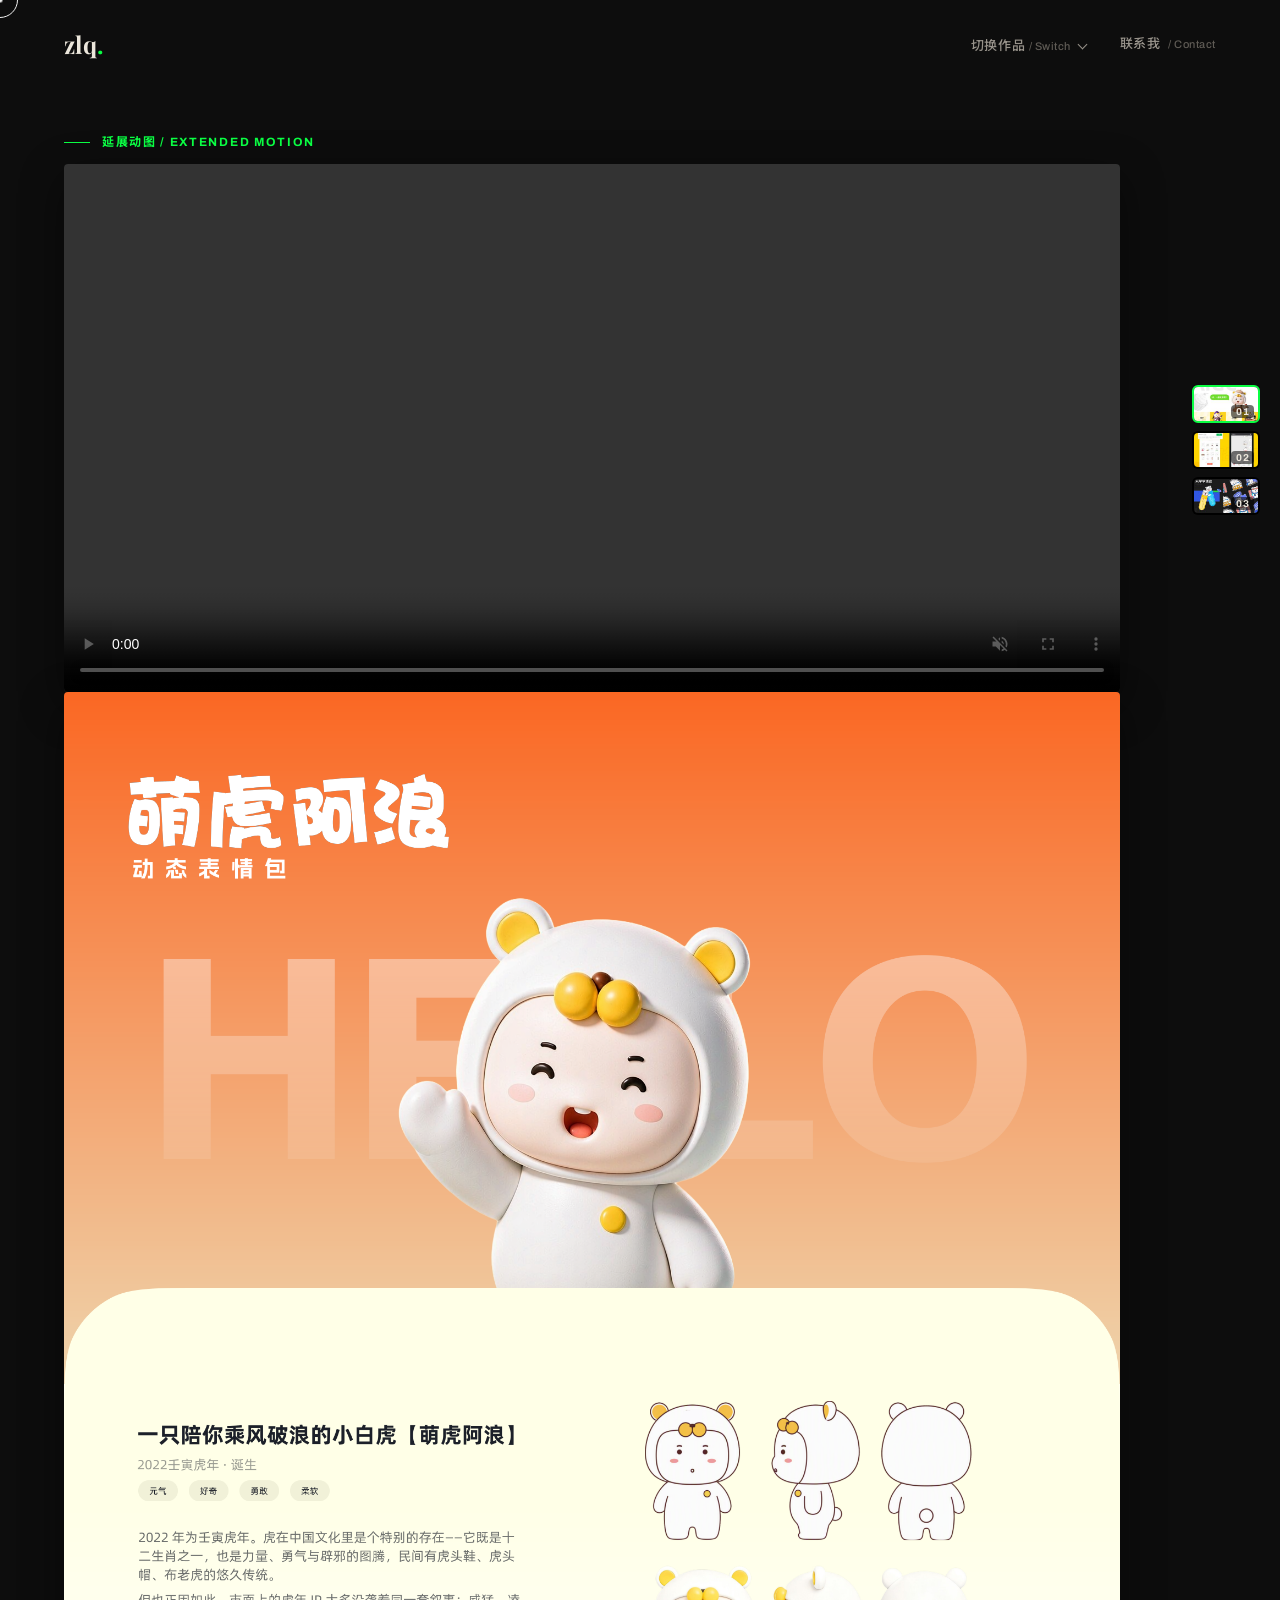
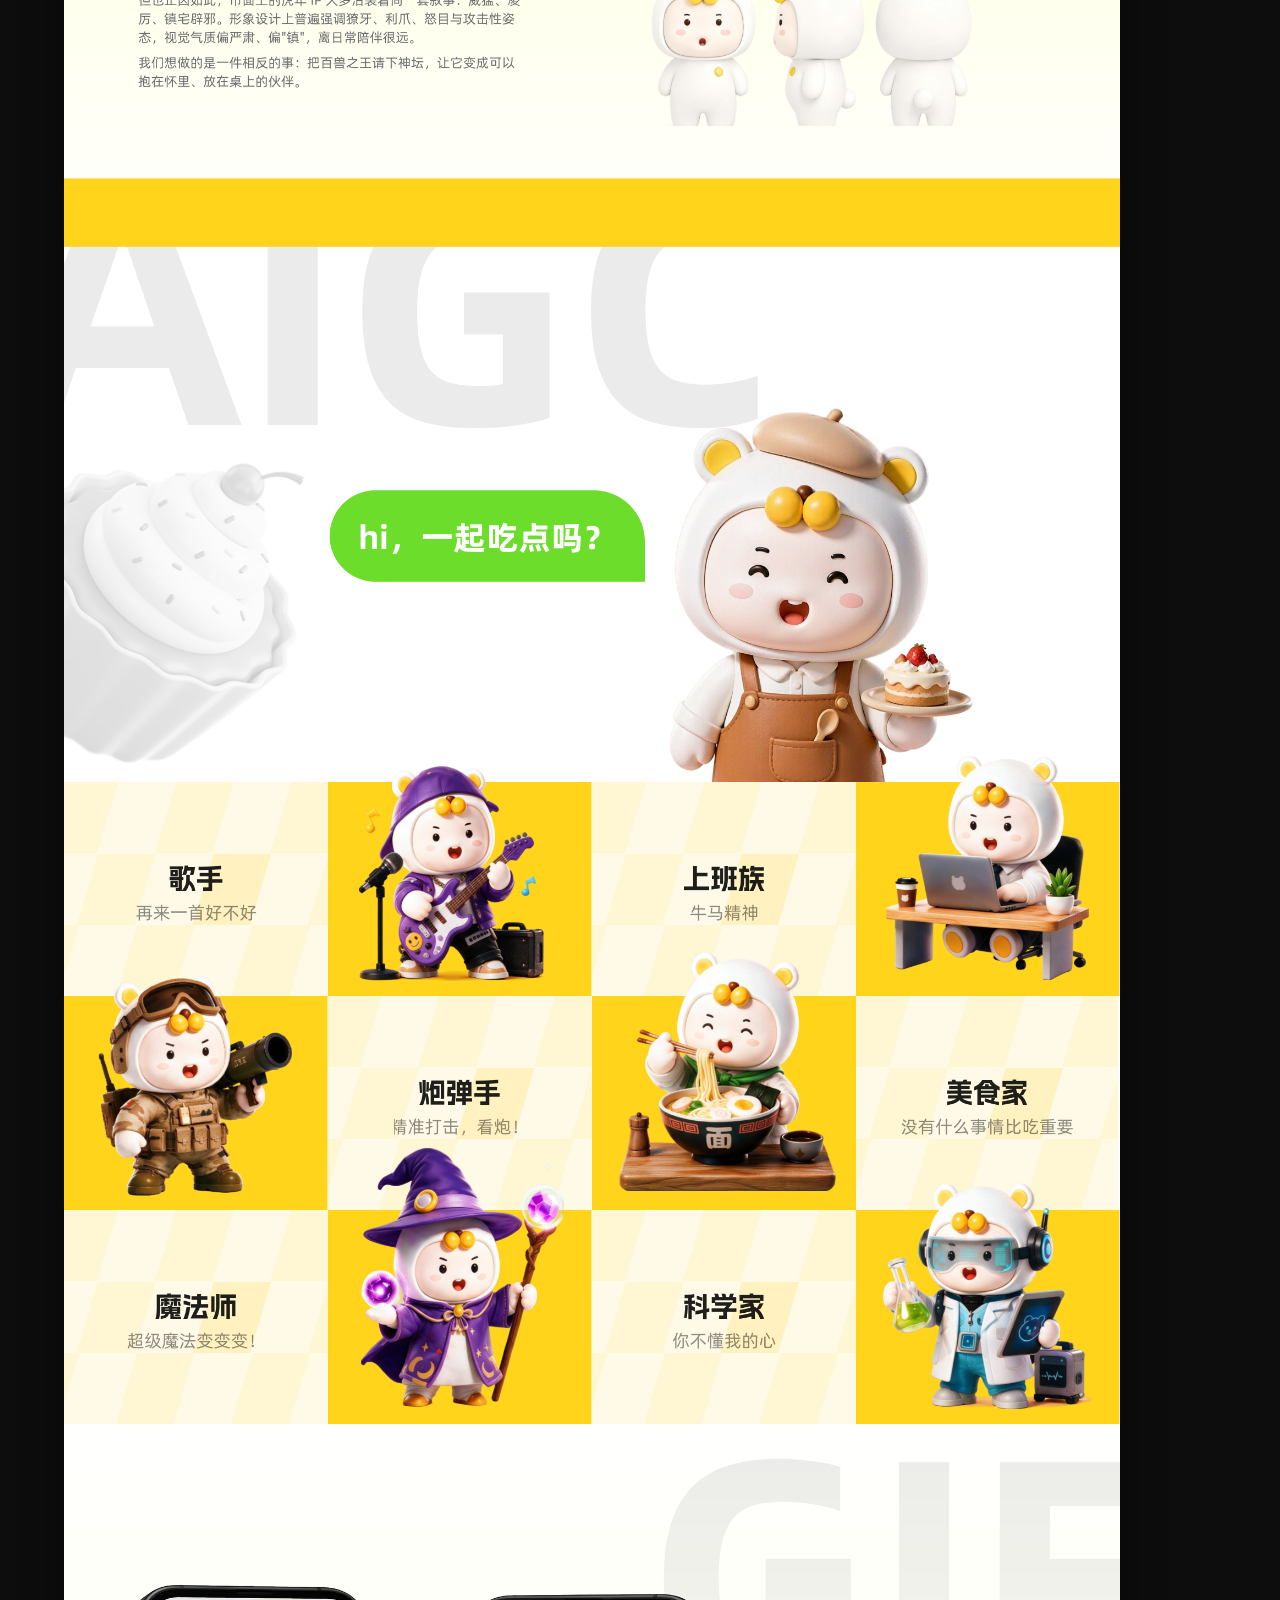
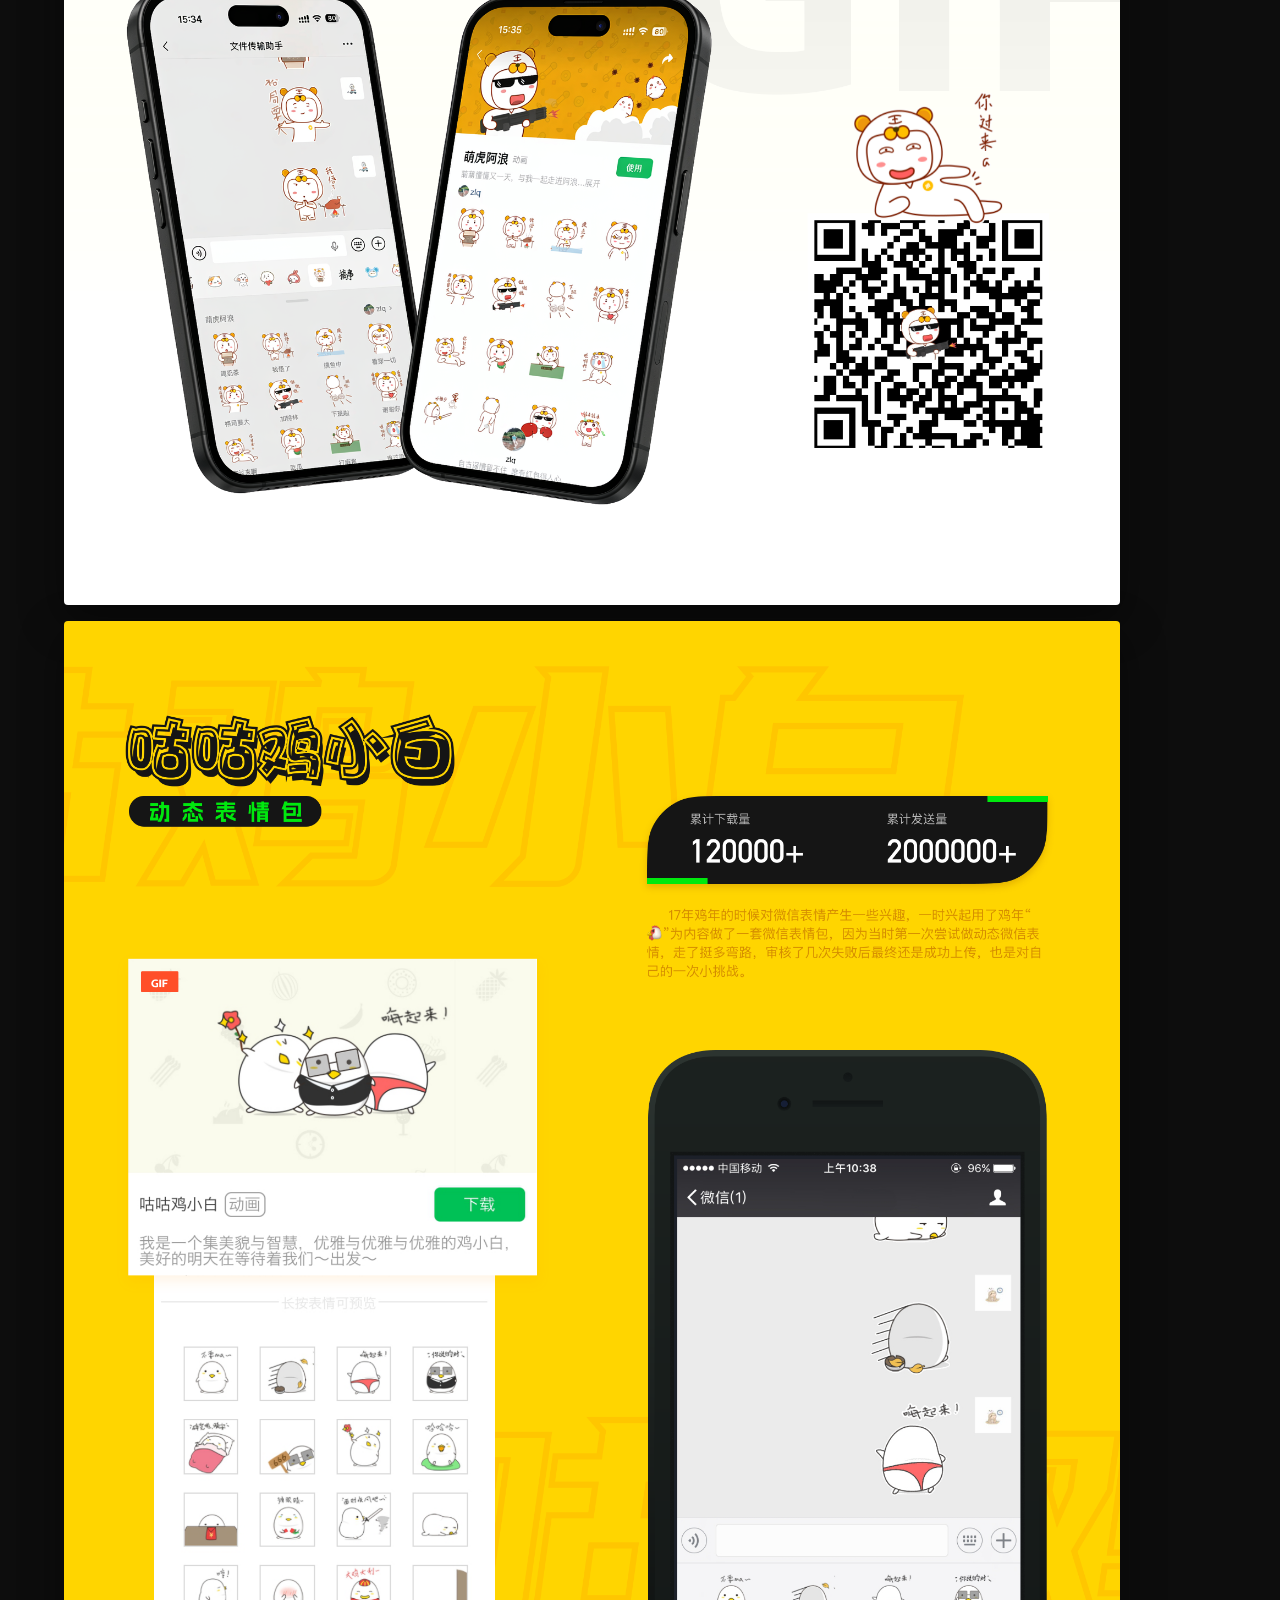
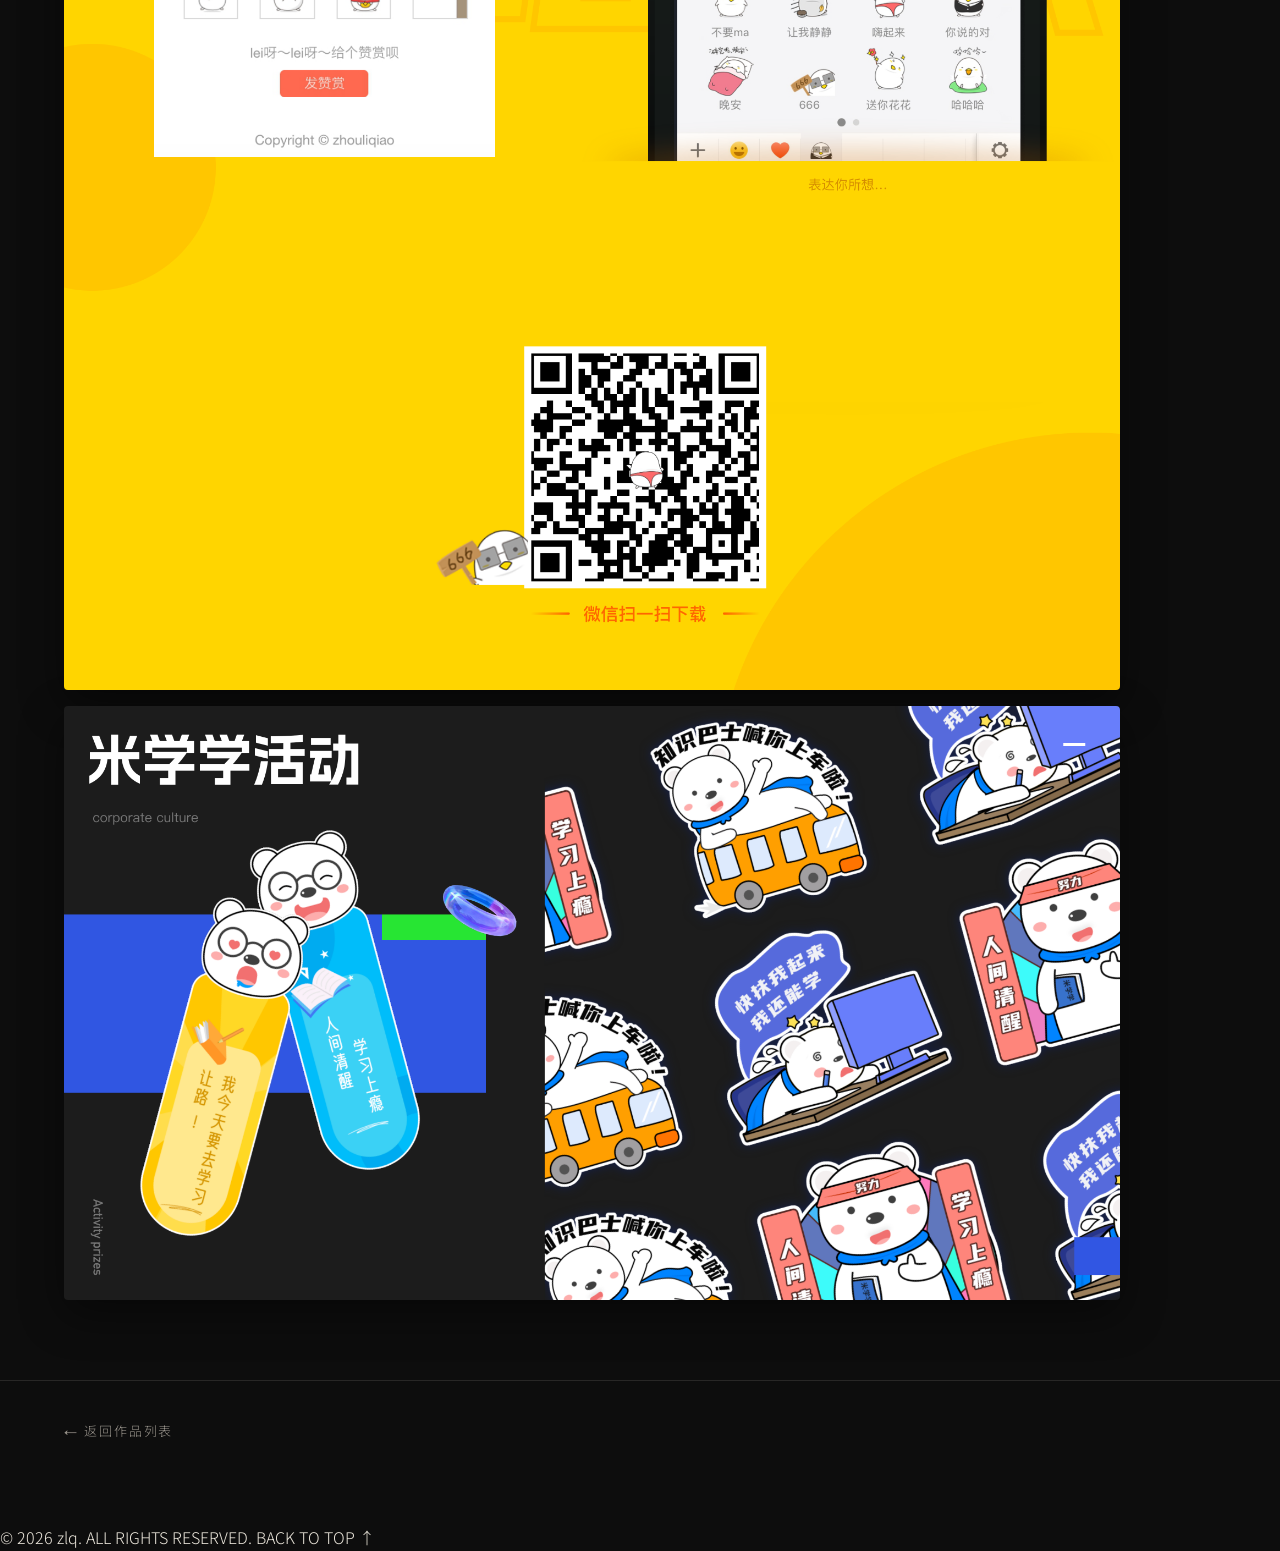
==== commit 93df1e0f: "第7作品详情页顶部嵌入延展动图视频 project-07-extended.mp4" ====
--- a/portfolio/project-07.html
+++ b/portfolio/project-07.html
@@ -1,13 +1,13 @@
 <!DOCTYPE html>
-<html lang="zh-CN">
-<head>
-  <meta charset="UTF-8" />
-  <meta name="viewport" content="width=device-width, initial-scale=1.0" />
+<html lang="zh-CN" data-page-node-id="94nDvKgJfyK2NbZV5Mo43l">
+<head data-page-node-id="eClCJYmHIe0O68hi8yMGOR">
+  <meta charset="UTF-8" data-page-node-id="TAIxCrchzC9SqZJft79BEx" />
+  <meta name="viewport" content="width=device-width, initial-scale=1.0" data-page-node-id="X5UPWElv7xMzBYKMBo5CCD" />
   <title>动效、AIGC、插画等 — zlq 作品集</title>
-  <link rel="preconnect" href="https://fonts.googleapis.com" />
-  <link rel="preconnect" href="https://fonts.gstatic.com" crossorigin />
-  <link href="https://fonts.googleapis.com/css2?family=Playfair+Display:ital,wght@0,500;0,700;1,500;1,600&family=Archivo:wght@500;600;700;800;900&family=Noto+Serif+SC:wght@600;700;900&family=Noto+Sans+SC:wght@300;400;500&display=swap" rel="stylesheet" />
-  <link rel="stylesheet" href="../assets/css/style.css" />
+  <link rel="preconnect" href="https://fonts.googleapis.com" data-page-node-id="XeJhDI71sl45OeYZcgLDYS" />
+  <link rel="preconnect" href="https://fonts.gstatic.com" crossorigin data-page-node-id="OY9xyJ0ZRokiz79hbfHPaa" />
+  <link href="https://fonts.googleapis.com/css2?family=Playfair+Display:ital,wght@0,500;0,700;1,500;1,600&family=Archivo:wght@500;600;700;800;900&family=Noto+Serif+SC:wght@600;700;900&family=Noto+Sans+SC:wght@300;400;500&display=swap" rel="stylesheet" data-page-node-id="Zwg3dObODHw0CR75AsM5rl" />
+  <link rel="stylesheet" href="../assets/css/style.css" data-page-node-id="0NtMxqrVibfADw1ScMtm4V" />
   <style>
     .p-pdf { max-width: 1600px; margin: 0 auto; padding: 116px var(--pad) 40px; }
     .p-pdf__page {
@@ -102,87 +102,107 @@
       .p-pdf, .p-back { padding-right: calc(var(--pad) + 96px); }
     }
     @media (max-width: 1100px){ .p-rail { display: none; } }
+
+    /* ===== 详情页：作品视频展示（延展动图） ===== */
+    .p-video { margin: 16px 0 0; }
+    .p-video__label {
+      font-family: var(--sans); font-size: 12px; font-weight: 700;
+      letter-spacing: .14em; text-transform: uppercase; color: var(--accent);
+      margin: 10px 0 12px; display: flex; align-items: center; gap: 12px;
+    }
+    .p-video__label::before {
+      content: ""; width: 26px; height: 1px; background: var(--accent); display: inline-block;
+    }
+    .p-video__frame {
+      width: 100%; height: auto; display: block; background: #000;
+      border-radius: 4px; box-shadow: 0 14px 44px rgba(0,0,0,.45);
+    }
   </style>
 </head>
-<body>
+<body data-page-node-id="reMf33s9cj7M8hRHXoAXaV">
   <!-- 右侧页面缩略图导航 -->
-  <nav class="p-rail" id="pRail" aria-label="页面缩略图">
-            <button class="p-rail__btn" type="button" data-target="page-01" aria-label="第 1 页"><img src="../assets/pdf/thumbs-07/page-01.jpg" alt="第 1 页缩略图"><span>01</span></button>
-            <button class="p-rail__btn" type="button" data-target="page-02" aria-label="第 2 页"><img src="../assets/pdf/thumbs-07/page-02.jpg" alt="第 2 页缩略图"><span>02</span></button>
-            <button class="p-rail__btn" type="button" data-target="page-03" aria-label="第 3 页"><img src="../assets/pdf/thumbs-07/page-03.jpg" alt="第 3 页缩略图"><span>03</span></button>
+  <nav class="p-rail" id="pRail" aria-label="页面缩略图" data-page-node-id="XoWPN2V4UzadxthbQIHxZV">
+            <button class="p-rail__btn" type="button" data-target="page-01" aria-label="第 1 页" data-page-node-id="IYi3VzUvCXENCP7z8KKy1A"><img src="../assets/pdf/thumbs-07/page-01.jpg" alt="第 1 页缩略图" data-page-node-id="Ne83Ian0sJTILx40gOqqKd"><span data-page-node-id="C1QwvBy0jZ2xu8KOxXgKiZ">01</span></button>
+            <button class="p-rail__btn" type="button" data-target="page-02" aria-label="第 2 页" data-page-node-id="SEi31m1rrEXmdDQuPZZbjn"><img src="../assets/pdf/thumbs-07/page-02.jpg" alt="第 2 页缩略图" data-page-node-id="dwcXwa2eUYcoJr1quXNdhv"><span data-page-node-id="HJLO8QNx4KXChsB27CxaFQ">02</span></button>
+            <button class="p-rail__btn" type="button" data-target="page-03" aria-label="第 3 页" data-page-node-id="uumZi1vpYhxjodRt4ov2Fj"><img src="../assets/pdf/thumbs-07/page-03.jpg" alt="第 3 页缩略图" data-page-node-id="V3pUdHFVZPCgMQ4gJlLeqV"><span data-page-node-id="MNFd9NBZrPBkS7qD2lzPIj">03</span></button>
   </nav>
 
-  <div class="cursor" id="cursor"></div>
-  <div class="cursor-dot" id="cursorDot"></div>
-  <div class="scroll-progress" id="scrollProgress"></div>
-      <header class="nav is-scrolled" id="nav">
-    <a href="../index.html" class="nav__logo" data-cursor="hover">zlq<span class="dot">.</span></a>
-    <nav class="nav__detail">
-      <div class="nav__switch" id="navSwitch">
-        <button class="nav__switch-btn" type="button" data-cursor="hover" aria-expanded="false" aria-haspopup="true">
-          <span>切换作品 <i>/ Switch</i></span>
-          <span class="nav__caret" aria-hidden="true"></span>
+  <div class="cursor" id="cursor" data-page-node-id="6GkliRb7L4DFFhbUDaytJn"></div>
+  <div class="cursor-dot" id="cursorDot" data-page-node-id="67ooUWvk3BvpsamzYrVhTv"></div>
+  <div class="scroll-progress" id="scrollProgress" data-page-node-id="9Kqgmp7j2doCMghNozOc1m"></div>
+      <header class="nav is-scrolled" id="nav" data-page-node-id="81XVE4x3dSp628VazyKeJh">
+    <a href="../index.html" class="nav__logo" data-cursor="hover" data-page-node-id="IjLFpMzQUe81zQT7vXNGzL">zlq<span class="dot" data-page-node-id="uhXO8FtvRACGeDV5wjjVLe">.</span></a>
+    <nav class="nav__detail" data-page-node-id="QZECOxQt7rKR06Mj9M1Ml2">
+      <div class="nav__switch" id="navSwitch" data-page-node-id="Dq36HowDbsRRyC3ls3uo4z">
+        <button class="nav__switch-btn" type="button" data-cursor="hover" aria-expanded="false" aria-haspopup="true" data-page-node-id="T50Wi4JBgcUG6Z4GJfY16P">
+          <span data-page-node-id="1XCVnr5Z7OYWX94mjkviG8">切换作品 <i data-page-node-id="pLNHD3j9FnWEisDOkyjT0B">/ Switch</i></span>
+          <span class="nav__caret" aria-hidden="true" data-page-node-id="JVk7LfcRVNMXAZMWtIzHEG"></span>
         </button>
-        <div class="nav__dropdown" id="workDropdown">
-          <a class="sw-card" href="project-01.html" data-cursor="hover">
-            <div class="sw-card__media sw-card__media--01">
-              <span class="sw-card__tag">01</span>
-              <span class="sw-card__label">ChatBI<i>AI+对话流数据分析</i></span>
-            </div>
-          </a>
-          <a class="sw-card" href="project-02.html" data-cursor="hover">
-            <div class="sw-card__media sw-card__media--02">
-              <span class="sw-card__tag">02</span>
-              <span class="sw-card__label">ChatBI 移动端<i>AI+对话流数据分析简易版</i></span>
-            </div>
-          </a>
-          <a class="sw-card" href="project-03.html" data-cursor="hover">
-            <div class="sw-card__media sw-card__media--03">
-              <span class="sw-card__tag">03</span>
-              <span class="sw-card__label">医疗智能审核系统<i>医疗审核+运营COP</i></span>
-            </div>
-          </a>
-          <a class="sw-card" href="project-04.html" data-cursor="hover">
-            <div class="sw-card__media sw-card__media--04">
-              <span class="sw-card__tag">04</span>
-              <span class="sw-card__label">小额快赔小程序<i>移动端小额快速理赔场景</i></span>
-            </div>
-          </a>
-          <a class="sw-card" href="project-05.html" data-cursor="hover">
-            <div class="sw-card__media sw-card__media--05">
-              <span class="sw-card__tag">05</span>
-              <span class="sw-card__label">海康online小程序<i>技术服务业务线</i></span>
-            </div>
-          </a>
-          <a class="sw-card" href="project-06.html" data-cursor="hover">
-            <div class="sw-card__media sw-card__media--06">
-              <span class="sw-card__tag">06</span>
-              <span class="sw-card__label">智慧水务一体化大屏<i>G端公共事业大屏业务</i></span>
-            </div>
-          </a>
-          <a class="sw-card is-current" href="project-07.html" data-cursor="hover">
-            <div class="sw-card__media sw-card__media--07">
-              <span class="sw-card__tag">07</span>
-              <span class="sw-card__label">动效、AIGC、插画等<i>其他能力</i></span>
+        <div class="nav__dropdown" id="workDropdown" data-page-node-id="I4bYorATpHPRWxXqHpDQCY">
+          <a class="sw-card" href="project-01.html" data-cursor="hover" data-page-node-id="zTE6X87h9B6MHLbM1Xi3lO">
+            <div class="sw-card__media sw-card__media--01" data-page-node-id="6g8HaKiq4LkEf5ZQTsJKg3">
+              <span class="sw-card__tag" data-page-node-id="zo71NuPbNVNRhAToOorszT">01</span>
+              <span class="sw-card__label" data-page-node-id="32DeGb7KNQMrWYiFoPMxCH">ChatBI<i data-page-node-id="rRzIfBuVulDB0lU8TsnDVz">AI+对话流数据分析</i></span>
+            </div>
+          </a>
+          <a class="sw-card" href="project-02.html" data-cursor="hover" data-page-node-id="TMwOubVQ2ejj7lNnHdQL6b">
+            <div class="sw-card__media sw-card__media--02" data-page-node-id="6PGDR02fKakjb44h8FwAuB">
+              <span class="sw-card__tag" data-page-node-id="p5iPyBzf3I2yIaKLaMlDCm">02</span>
+              <span class="sw-card__label" data-page-node-id="tATwJ9aPURApGHmnIJWEAr">ChatBI 移动端<i data-page-node-id="BMnzKUrEZyYHkUMVLk1JWP">AI+对话流数据分析简易版</i></span>
+            </div>
+          </a>
+          <a class="sw-card" href="project-03.html" data-cursor="hover" data-page-node-id="7aYQoYrdYyaAiNcFxnSStk">
+            <div class="sw-card__media sw-card__media--03" data-page-node-id="b8zM7JYskla4ptO5I39CHe">
+              <span class="sw-card__tag" data-page-node-id="gg1SNpEF4tPKNvBnu25DgX">03</span>
+              <span class="sw-card__label" data-page-node-id="ryUgdnhvZEdpVWot8F8xAY">医疗智能审核系统<i data-page-node-id="ouwQhSS7jONjGLf4lA14N5">医疗审核+运营COP</i></span>
+            </div>
+          </a>
+          <a class="sw-card" href="project-04.html" data-cursor="hover" data-page-node-id="8dRHUy1RxiGcyXgTecjGRm">
+            <div class="sw-card__media sw-card__media--04" data-page-node-id="467LSUQZsDS2KsPN17KtmO">
+              <span class="sw-card__tag" data-page-node-id="q0bh1OJeH4fAmHAtJlEszq">04</span>
+              <span class="sw-card__label" data-page-node-id="oGVl01PmIZsHU1FoRUw3l4">小额快赔小程序<i data-page-node-id="2S6onw3xr9akqU74Ui5p59">移动端小额快速理赔场景</i></span>
+            </div>
+          </a>
+          <a class="sw-card" href="project-05.html" data-cursor="hover" data-page-node-id="B1QuOO9HC1K3J8qMrCI5hX">
+            <div class="sw-card__media sw-card__media--05" data-page-node-id="uHQ5jGf7GBJfjpa14uKmfc">
+              <span class="sw-card__tag" data-page-node-id="ml5GEBPZdZR3hsTz6cVolT">05</span>
+              <span class="sw-card__label" data-page-node-id="myJIp4i5WJvcrJRExoub7L">海康online小程序<i data-page-node-id="pYSZKpsxkRktVKL5iDsZUc">技术服务业务线</i></span>
+            </div>
+          </a>
+          <a class="sw-card" href="project-06.html" data-cursor="hover" data-page-node-id="NR7ZQC1OQJqhmxDPFTocQr">
+            <div class="sw-card__media sw-card__media--06" data-page-node-id="Iw0qgAnhBcgC0lwCDuMnhK">
+              <span class="sw-card__tag" data-page-node-id="H5sXeD5pA3ObDT1hXIUws5">06</span>
+              <span class="sw-card__label" data-page-node-id="jhRTcUEQ2FI3oDEBQd0hYE">智慧水务一体化大屏<i data-page-node-id="Yk495BdqdhjdqW7bDT4rfK">G端公共事业大屏业务</i></span>
+            </div>
+          </a>
+          <a class="sw-card is-current" href="project-07.html" data-cursor="hover" data-page-node-id="OXAwJjUqbAOYLL2msfFKrY">
+            <div class="sw-card__media sw-card__media--07" data-page-node-id="8xHHu733GcOKQg4w7OlAZR">
+              <span class="sw-card__tag" data-page-node-id="ekIA8khS6n359gMCquaUBk">07</span>
+              <span class="sw-card__label" data-page-node-id="M0SKDDWqaPwt9twYnoXu02">动效、AIGC、插画等<i data-page-node-id="qwqktB02yzZC3MXRJdWrxt">其他能力</i></span>
             </div>
           </a>
         </div>
       </div>
-      <a class="nav__contact" href="../index.html#contact" data-cursor="hover">联系我 <i>/ Contact</i></a>
+      <a class="nav__contact" href="../index.html#contact" data-cursor="hover" data-page-node-id="ZpymyKZjHxsnReQefDKhUB">联系我 <i data-page-node-id="Hqu658ZjnFkgFJSXUaAUvR">/ Contact</i></a>
     </nav>
   </header>
-  <main>
-    <div class="p-pdf">
-      <img class="p-pdf__page" id="page-01" src="../assets/pdf/pages-07/page-01.png?v=273df401" alt="动效、AIGC、插画等 详情 第 1 页" loading="eager" />
-      <img class="p-pdf__page" id="page-02" src="../assets/pdf/pages-07/page-02.png?v=273df401" alt="动效、AIGC、插画等 详情 第 2 页" loading="lazy" />
-      <img class="p-pdf__page" id="page-03" src="../assets/pdf/pages-07/page-03.png?v=273df401" alt="动效、AIGC、插画等 详情 第 3 页" loading="lazy" />
+  <main data-page-node-id="qQzwW1n8bwURlxPrptRc4o">
+    <div class="p-pdf" data-page-node-id="1imDz8dURmLAMPIxXR3lS4">
+      <div class="p-video" data-page-node-id="kJm33iKZvn7Fc33DrfCQ09">
+        <div class="p-video__label" data-page-node-id="bMUWN8JkYHKk66L7CY03lr">延展动图 / Extended Motion</div>
+        <video class="p-video__frame" src="../assets/video/project-07-extended.mp4"
+               controls loop muted playsinline preload="metadata" data-page-node-id="WHSNe1uvlfqiAFezuZTElx"></video>
+      </div>
+      <img class="p-pdf__page" id="page-01" src="../assets/pdf/pages-07/page-01.png?v=273df401" alt="动效、AIGC、插画等 详情 第 1 页" loading="eager" data-page-node-id="rTUTAibum5sH02q5Vzrbkx" />
+      <img class="p-pdf__page" id="page-02" src="../assets/pdf/pages-07/page-02.png?v=273df401" alt="动效、AIGC、插画等 详情 第 2 页" loading="lazy" data-page-node-id="RFe9Z4lxPaXH7oJjibZuXP" />
+      <img class="p-pdf__page" id="page-03" src="../assets/pdf/pages-07/page-03.png?v=273df401" alt="动效、AIGC、插画等 详情 第 3 页" loading="lazy" data-page-node-id="zvbBwetJG5SylfTDEqQD0q" />
     </div>
-    <nav class="p-back">
-      <a href="../index.html#work" data-cursor="hover">← 返回作品列表</a>
+    <nav class="p-back" data-page-node-id="QrYXNNumGBZs1g1LtkI1OK">
+      <a href="../index.html#work" data-cursor="hover" data-page-node-id="AFdb97BdYV2tvC441wC9Lo">← 返回作品列表</a>
     </nav>
-    <footer class="footer" style="max-width:1240px;">
-      <span>© <span id="year"></span> zlq. ALL RIGHTS RESERVED.</span>
-      <a href="../index.html#hero" data-cursor="hover">BACK TO TOP ↑</a>
+    <footer class="footer" style="max-width:1240px;" data-page-node-id="7iVkjF0SYRZjBWXwFUM0dA">
+      <span data-page-node-id="dz8Yw9QEKcjqyy0aQwakOx">© <span id="year" data-page-node-id="VMYKNBsmxLqwK9O67LyK7E"></span> zlq. ALL RIGHTS RESERVED.</span>
+      <a href="../index.html#hero" data-cursor="hover" data-page-node-id="LQEPGXoqIEqTDJIR0cz9LQ">BACK TO TOP ↑</a>
     </footer>
   </main>
   <script src="../assets/js/main.js"></script>
